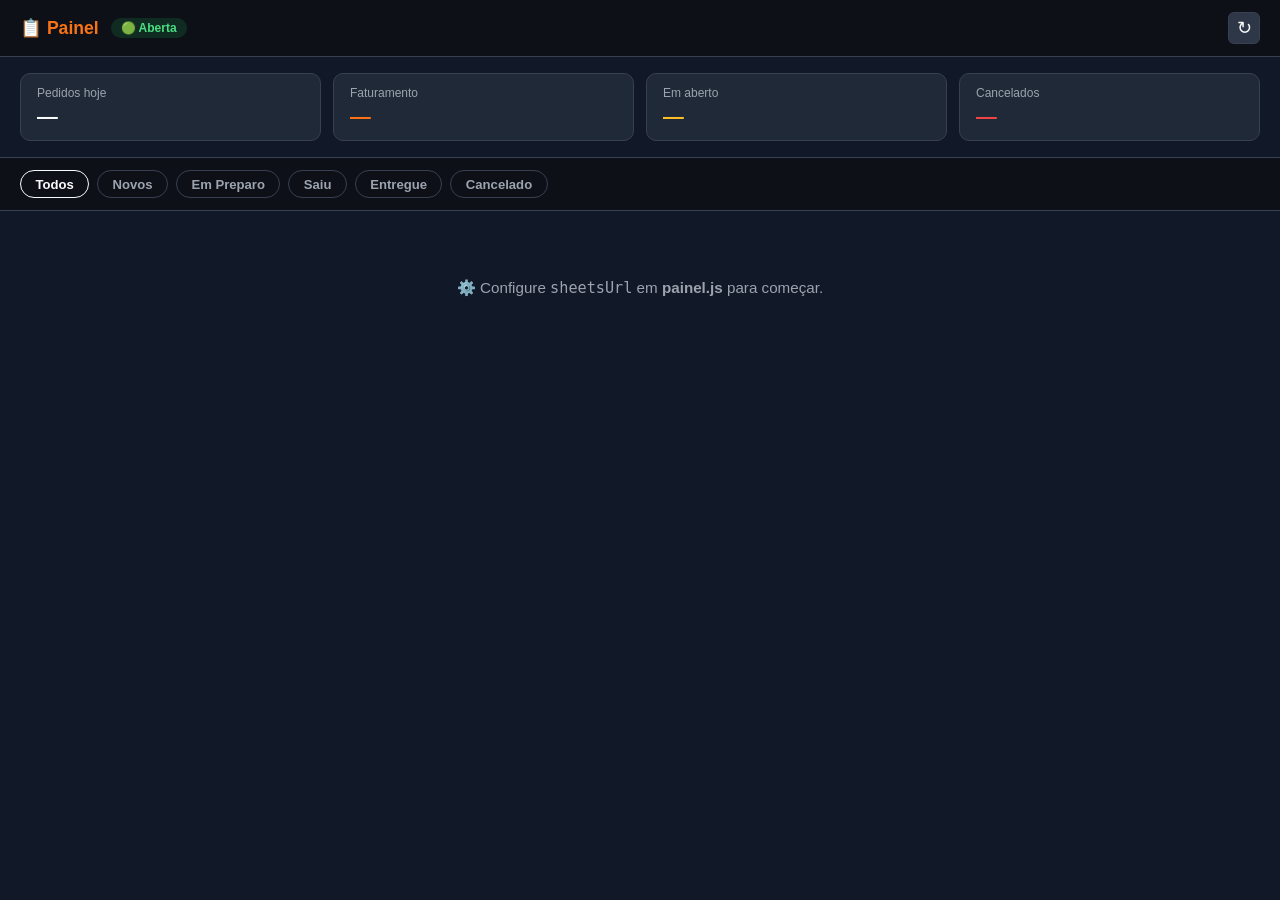
==== painel.html @ e7f24f2b "feat: fase 4 — painel do dono com gestão de pedidos em tempo real - painel.html/css/js: interface vi" ====
<!DOCTYPE html>
<html lang="pt-BR">
<head>
  <meta charset="UTF-8">
  <meta name="viewport" content="width=device-width, initial-scale=1.0">
  <title>Painel — Delivery</title>
  <link rel="stylesheet" href="painel.css">
</head>
<body>

  <header>
    <div class="header-left">
      <h1>📋 Painel</h1>
      <span id="status-loja" class="badge-status"></span>
    </div>
    <div class="header-right">
      <span id="ultima-atualizacao" class="update-time"></span>
      <button id="btn-refresh" class="btn-icon" title="Atualizar agora">↻</button>
    </div>
  </header>

  <!-- Resumo do dia -->
  <div class="resumo-dia">
    <div class="resumo-card">
      <span class="resumo-label">Pedidos hoje</span>
      <span class="resumo-valor" id="total-pedidos">—</span>
    </div>
    <div class="resumo-card">
      <span class="resumo-label">Faturamento</span>
      <span class="resumo-valor accent" id="total-faturamento">—</span>
    </div>
    <div class="resumo-card">
      <span class="resumo-label">Em aberto</span>
      <span class="resumo-valor warn" id="total-aberto">—</span>
    </div>
    <div class="resumo-card">
      <span class="resumo-label">Cancelados</span>
      <span class="resumo-valor danger" id="total-cancelados">—</span>
    </div>
  </div>

  <!-- Filtros -->
  <nav class="filtros">
    <button class="filtro active" data-status="todos">Todos</button>
    <button class="filtro novo"       data-status="Novo">Novos</button>
    <button class="filtro preparo"    data-status="Em Preparo">Em Preparo</button>
    <button class="filtro saiu"       data-status="Saiu pra Entrega">Saiu</button>
    <button class="filtro entregue"   data-status="Entregue">Entregue</button>
    <button class="filtro cancelado"  data-status="Cancelado">Cancelado</button>
  </nav>

  <!-- Grid de pedidos -->
  <main id="pedidos-grid" class="pedidos-grid">
    <p class="loading">⏳ Carregando pedidos...</p>
  </main>

  <!-- Modal de cancelamento -->
  <div id="modal-cancelar" class="modal hidden">
    <div class="modal-box">
      <h3>Cancelar pedido</h3>
      <p id="modal-nome-pedido" class="modal-sub"></p>
      <textarea id="motivo-cancelamento" placeholder="Motivo do cancelamento (opcional)" rows="3"></textarea>
      <div class="modal-acoes">
        <button id="btn-confirmar-cancelar" class="btn-danger">Confirmar cancelamento</button>
        <button id="btn-fechar-modal" class="btn-ghost">Voltar</button>
      </div>
    </div>
  </div>

  <script src="painel.js"></script>
</body>
</html>
---- painel.css ----
*, *::before, *::after { box-sizing: border-box; margin: 0; padding: 0; }

:root {
  --bg:       #111827;
  --card:     #1f2937;
  --card2:    #2d3748;
  --border:   #374151;
  --accent:   #f97316;
  --text:     #f9fafb;
  --muted:    #9ca3af;
  --novo:     #3b82f6;
  --preparo:  #f97316;
  --saiu:     #a855f7;
  --entregue: #22c55e;
  --cancelado:#ef4444;
}

html { scroll-behavior: smooth; }
body {
  font-family: -apple-system, BlinkMacSystemFont, "Segoe UI", sans-serif;
  background: var(--bg);
  color: var(--text);
  min-height: 100vh;
  padding-bottom: 2rem;
}

/* ── HEADER ── */
header {
  position: sticky; top: 0; z-index: 100;
  background: #0d1117;
  border-bottom: 1px solid var(--border);
  padding: 0.75rem 1.25rem;
  display: flex; align-items: center; justify-content: space-between;
}
.header-left { display: flex; align-items: center; gap: 0.75rem; }
header h1 { font-size: 1.1rem; font-weight: 700; color: var(--accent); }

.header-right { display: flex; align-items: center; gap: 0.5rem; }
.update-time { font-size: 0.75rem; color: var(--muted); }

.btn-icon {
  background: var(--card2); border: 1px solid var(--border);
  color: var(--text); border-radius: 6px;
  width: 32px; height: 32px; font-size: 1.1rem;
  cursor: pointer; display: flex; align-items: center; justify-content: center;
  transition: background 0.15s;
}
.btn-icon:hover { background: var(--accent); border-color: var(--accent); }

.badge-status {
  font-size: 0.75rem; font-weight: 600;
  padding: 3px 10px; border-radius: 999px;
}
.badge-status.aberto  { background: rgba(34,197,94,.15); color: #4ade80; }
.badge-status.fechado { background: rgba(239,68,68,.15);  color: #f87171; }

/* ── RESUMO DO DIA ── */
.resumo-dia {
  display: grid; grid-template-columns: repeat(4, 1fr);
  gap: 0.75rem; padding: 1rem 1.25rem;
  border-bottom: 1px solid var(--border);
}
.resumo-card {
  background: var(--card); border: 1px solid var(--border);
  border-radius: 10px; padding: 0.75rem 1rem;
  display: flex; flex-direction: column; gap: 0.25rem;
}
.resumo-label { font-size: 0.75rem; color: var(--muted); }
.resumo-valor { font-size: 1.3rem; font-weight: 700; }
.resumo-valor.accent  { color: var(--accent); }
.resumo-valor.warn    { color: #fbbf24; }
.resumo-valor.danger  { color: var(--cancelado); }

/* ── FILTROS ── */
.filtros {
  display: flex; gap: 0.5rem; padding: 0.75rem 1.25rem;
  overflow-x: auto; scrollbar-width: none;
  border-bottom: 1px solid var(--border);
  position: sticky; top: 53px; background: #0d1117; z-index: 90;
}
.filtros::-webkit-scrollbar { display: none; }

.filtro {
  white-space: nowrap; border: 1px solid var(--border);
  background: transparent; color: var(--muted);
  border-radius: 999px; padding: 0.35rem 0.9rem;
  font-size: 0.82rem; font-weight: 600; cursor: pointer;
  transition: all 0.15s;
}
.filtro:hover, .filtro.active { color: var(--text); border-color: var(--text); }
.filtro.active.novo      { color: var(--novo);     border-color: var(--novo);     background: rgba(59,130,246,.1); }
.filtro.active.preparo   { color: var(--preparo);  border-color: var(--preparo);  background: rgba(249,115,22,.1); }
.filtro.active.saiu      { color: var(--saiu);     border-color: var(--saiu);     background: rgba(168,85,247,.1); }
.filtro.active.entregue  { color: var(--entregue); border-color: var(--entregue); background: rgba(34,197,94,.1);  }
.filtro.active.cancelado { color: var(--cancelado);border-color: var(--cancelado);background: rgba(239,68,68,.1);  }

/* ── GRID ── */
.pedidos-grid {
  display: grid;
  grid-template-columns: repeat(auto-fill, minmax(320px, 1fr));
  gap: 1rem; padding: 1.25rem;
}

.loading, .empty {
  grid-column: 1 / -1;
  text-align: center; color: var(--muted);
  padding: 3rem; font-size: 0.95rem;
}

/* ── CARD PEDIDO ── */
.pedido-card {
  background: var(--card); border: 1px solid var(--border);
  border-radius: 12px; overflow: hidden;
  display: flex; flex-direction: column;
  transition: border-color 0.15s;
}
.pedido-card:hover { border-color: #4b5563; }

.card-top {
  display: flex; align-items: center;
  justify-content: space-between;
  padding: 0.75rem 1rem 0.5rem;
  border-bottom: 1px solid var(--border);
}
.card-num { font-size: 0.8rem; color: var(--muted); font-weight: 600; }
.card-hora { font-size: 0.75rem; color: var(--muted); }

.status-pill {
  font-size: 0.7rem; font-weight: 700;
  padding: 0.2rem 0.6rem; border-radius: 999px;
}
.status-Novo             { background: rgba(59,130,246,.2);  color: #93c5fd; }
.status-Em\ Preparo      { background: rgba(249,115,22,.2);  color: #fdba74; }
.status-Saiu\ pra\ Entrega { background: rgba(168,85,247,.2); color: #d8b4fe; }
.status-Entregue         { background: rgba(34,197,94,.2);   color: #86efac; }
.status-Cancelado        { background: rgba(239,68,68,.2);   color: #fca5a5; }

.card-body { padding: 0.75rem 1rem; flex: 1; display: flex; flex-direction: column; gap: 0.5rem; }

.card-cliente { font-weight: 700; font-size: 0.95rem; }
.card-endereco { font-size: 0.8rem; color: var(--muted); }

.card-itens {
  font-size: 0.78rem; color: var(--muted);
  background: var(--card2); border-radius: 6px;
  padding: 0.5rem 0.6rem; line-height: 1.6;
}
.card-item-linha::before { content: "• "; color: var(--accent); }

.card-obs {
  font-size: 0.78rem;
  background: rgba(251,191,36,.08);
  border: 1px solid rgba(251,191,36,.25);
  border-radius: 6px; padding: 0.4rem 0.6rem;
  color: #fbbf24; line-height: 1.4;
}
.card-obs::before { content: "⚠️ Obs: "; font-weight: 700; }

.card-footer {
  display: flex; align-items: center; justify-content: space-between;
  padding: 0.5rem 1rem 0.75rem;
  gap: 0.5rem;
}
.card-total { font-weight: 700; font-size: 1rem; color: var(--accent); }
.card-pagamento { font-size: 0.78rem; color: var(--muted); }

.card-acoes { display: flex; gap: 0.4rem; margin-top: 0.25rem; padding: 0 1rem 0.75rem; }

.btn-avancar {
  flex: 1; background: var(--accent); color: #fff;
  border: none; border-radius: 8px; padding: 0.5rem;
  font-size: 0.82rem; font-weight: 700; cursor: pointer;
  transition: background 0.15s;
}
.btn-avancar:hover { background: #ea6c0a; }
.btn-avancar.azul  { background: var(--novo); }
.btn-avancar.azul:hover { background: #2563eb; }
.btn-avancar.roxo  { background: var(--saiu); }
.btn-avancar.roxo:hover { background: #9333ea; }
.btn-avancar.verde { background: var(--entregue); }
.btn-avancar.verde:hover { background: #16a34a; }

.btn-cancelar {
  background: transparent; border: 1px solid var(--cancelado);
  color: var(--cancelado); border-radius: 8px; padding: 0.5rem 0.75rem;
  font-size: 0.78rem; font-weight: 600; cursor: pointer;
  transition: all 0.15s; white-space: nowrap;
}
.btn-cancelar:hover { background: rgba(239,68,68,.1); }

.motivo-cancelamento {
  padding: 0.4rem 1rem 0.75rem;
  font-size: 0.78rem; color: #fca5a5;
}
.motivo-cancelamento::before { content: "Motivo: "; font-weight: 600; }

/* ── MODAL ── */
.modal {
  position: fixed; inset: 0; z-index: 200;
  background: rgba(0,0,0,.7);
  display: flex; align-items: center; justify-content: center;
  padding: 1rem;
}
.modal.hidden { display: none; }

.modal-box {
  background: var(--card); border: 1px solid var(--border);
  border-radius: 14px; padding: 1.5rem;
  width: 100%; max-width: 420px;
  display: flex; flex-direction: column; gap: 1rem;
}
.modal-box h3 { font-size: 1.1rem; font-weight: 700; }
.modal-sub { font-size: 0.85rem; color: var(--muted); }

.modal-box textarea {
  background: var(--card2); border: 1px solid var(--border);
  border-radius: 8px; color: var(--text); font-size: 0.85rem;
  padding: 0.6rem 0.75rem; width: 100%; resize: vertical;
  font-family: inherit;
}
.modal-box textarea:focus { outline: none; border-color: var(--cancelado); }

.modal-acoes { display: flex; flex-direction: column; gap: 0.5rem; }

.btn-danger {
  background: var(--cancelado); color: #fff;
  border: none; border-radius: 8px; padding: 0.65rem;
  font-size: 0.9rem; font-weight: 700; cursor: pointer;
  transition: background 0.15s;
}
.btn-danger:hover { background: #dc2626; }

.btn-ghost {
  background: transparent; border: 1px solid var(--border);
  color: var(--muted); border-radius: 8px; padding: 0.65rem;
  font-size: 0.9rem; font-weight: 600; cursor: pointer;
  transition: all 0.15s;
}
.btn-ghost:hover { border-color: var(--text); color: var(--text); }

/* ── RESPONSIVE ── */
@media (max-width: 640px) {
  .resumo-dia { grid-template-columns: 1fr 1fr; }
  .pedidos-grid { grid-template-columns: 1fr; padding: 0.75rem; }
}
@media (max-width: 360px) {
  .resumo-dia { grid-template-columns: 1fr; }
}
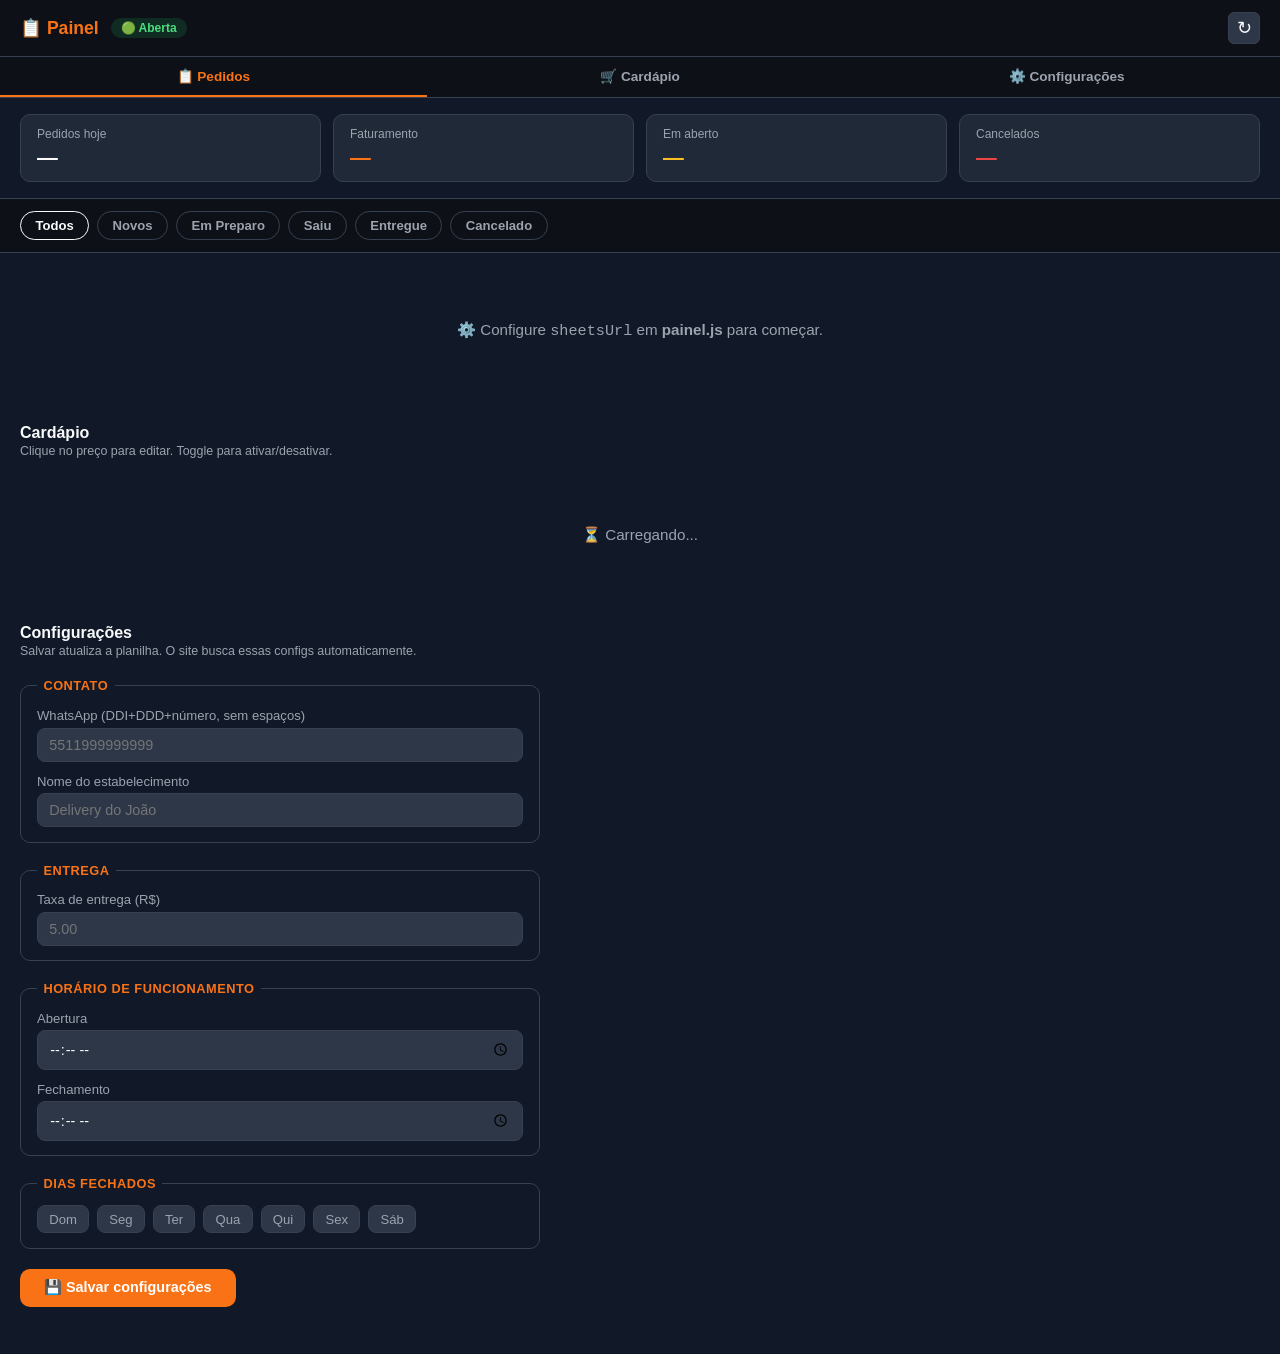
==== commit e439e519: "feat: fase 5 — config e cardápio editáveis pelo painel Painel agora tem 3 abas: Pedidos, Cardápio, C" ====
--- a/painel.html
+++ b/painel.html
@@ -19,40 +19,131 @@
     </div>
   </header>
 
-  <!-- Resumo do dia -->
-  <div class="resumo-dia">
-    <div class="resumo-card">
-      <span class="resumo-label">Pedidos hoje</span>
-      <span class="resumo-valor" id="total-pedidos">—</span>
-    </div>
-    <div class="resumo-card">
-      <span class="resumo-label">Faturamento</span>
-      <span class="resumo-valor accent" id="total-faturamento">—</span>
-    </div>
-    <div class="resumo-card">
-      <span class="resumo-label">Em aberto</span>
-      <span class="resumo-valor warn" id="total-aberto">—</span>
-    </div>
-    <div class="resumo-card">
-      <span class="resumo-label">Cancelados</span>
-      <span class="resumo-valor danger" id="total-cancelados">—</span>
-    </div>
-  </div>
-
-  <!-- Filtros -->
-  <nav class="filtros">
-    <button class="filtro active" data-status="todos">Todos</button>
-    <button class="filtro novo"       data-status="Novo">Novos</button>
-    <button class="filtro preparo"    data-status="Em Preparo">Em Preparo</button>
-    <button class="filtro saiu"       data-status="Saiu pra Entrega">Saiu</button>
-    <button class="filtro entregue"   data-status="Entregue">Entregue</button>
-    <button class="filtro cancelado"  data-status="Cancelado">Cancelado</button>
+  <!-- Navegação de abas -->
+  <nav class="tabs">
+    <button class="tab-btn active" data-aba="pedidos">📋 Pedidos</button>
+    <button class="tab-btn"        data-aba="cardapio">🛒 Cardápio</button>
+    <button class="tab-btn"        data-aba="config">⚙️ Configurações</button>
   </nav>
 
-  <!-- Grid de pedidos -->
-  <main id="pedidos-grid" class="pedidos-grid">
-    <p class="loading">⏳ Carregando pedidos...</p>
-  </main>
+  <!-- ══════════════════════════════════════════
+       ABA: PEDIDOS
+  ══════════════════════════════════════════ -->
+  <section id="sec-pedidos">
+
+    <!-- Resumo do dia -->
+    <div class="resumo-dia">
+      <div class="resumo-card">
+        <span class="resumo-label">Pedidos hoje</span>
+        <span class="resumo-valor" id="total-pedidos">—</span>
+      </div>
+      <div class="resumo-card">
+        <span class="resumo-label">Faturamento</span>
+        <span class="resumo-valor accent" id="total-faturamento">—</span>
+      </div>
+      <div class="resumo-card">
+        <span class="resumo-label">Em aberto</span>
+        <span class="resumo-valor warn" id="total-aberto">—</span>
+      </div>
+      <div class="resumo-card">
+        <span class="resumo-label">Cancelados</span>
+        <span class="resumo-valor danger" id="total-cancelados">—</span>
+      </div>
+    </div>
+
+    <!-- Filtros de status -->
+    <nav class="filtros">
+      <button class="filtro active" data-status="todos">Todos</button>
+      <button class="filtro novo"       data-status="Novo">Novos</button>
+      <button class="filtro preparo"    data-status="Em Preparo">Em Preparo</button>
+      <button class="filtro saiu"       data-status="Saiu pra Entrega">Saiu</button>
+      <button class="filtro entregue"   data-status="Entregue">Entregue</button>
+      <button class="filtro cancelado"  data-status="Cancelado">Cancelado</button>
+    </nav>
+
+    <!-- Grid de pedidos -->
+    <main id="pedidos-grid" class="pedidos-grid">
+      <p class="loading">⏳ Carregando pedidos...</p>
+    </main>
+
+  </section>
+
+  <!-- ══════════════════════════════════════════
+       ABA: CARDÁPIO EDITOR
+  ══════════════════════════════════════════ -->
+  <section id="sec-cardapio" class="hidden">
+    <div class="sec-header">
+      <h2>Cardápio</h2>
+      <span class="sec-sub">Clique no preço para editar. Toggle para ativar/desativar.</span>
+    </div>
+    <div id="editor-grid" class="editor-grid">
+      <p class="loading">⏳ Carregando...</p>
+    </div>
+  </section>
+
+  <!-- ══════════════════════════════════════════
+       ABA: CONFIGURAÇÕES
+  ══════════════════════════════════════════ -->
+  <section id="sec-config" class="hidden">
+    <div class="sec-header">
+      <h2>Configurações</h2>
+      <span class="sec-sub">Salvar atualiza a planilha. O site busca essas configs automaticamente.</span>
+    </div>
+
+    <form id="config-form" class="config-form" onsubmit="return false">
+
+      <fieldset>
+        <legend>Contato</legend>
+        <label>
+          WhatsApp (DDI+DDD+número, sem espaços)
+          <input type="text" id="cfg-whatsapp" placeholder="5511999999999" maxlength="20">
+        </label>
+        <label>
+          Nome do estabelecimento
+          <input type="text" id="cfg-nome" placeholder="Delivery do João" maxlength="60">
+        </label>
+      </fieldset>
+
+      <fieldset>
+        <legend>Entrega</legend>
+        <label>
+          Taxa de entrega (R$)
+          <input type="number" id="cfg-taxa" placeholder="5.00" min="0" step="0.50">
+        </label>
+      </fieldset>
+
+      <fieldset>
+        <legend>Horário de funcionamento</legend>
+        <label>
+          Abertura
+          <input type="time" id="cfg-abertura">
+        </label>
+        <label>
+          Fechamento
+          <input type="time" id="cfg-fechamento">
+        </label>
+      </fieldset>
+
+      <fieldset>
+        <legend>Dias fechados</legend>
+        <div class="dias-grid">
+          <label class="dia-check"><input type="checkbox" value="domingo">  Dom</label>
+          <label class="dia-check"><input type="checkbox" value="segunda">  Seg</label>
+          <label class="dia-check"><input type="checkbox" value="terça">    Ter</label>
+          <label class="dia-check"><input type="checkbox" value="quarta">   Qua</label>
+          <label class="dia-check"><input type="checkbox" value="quinta">   Qui</label>
+          <label class="dia-check"><input type="checkbox" value="sexta">    Sex</label>
+          <label class="dia-check"><input type="checkbox" value="sábado">   Sáb</label>
+        </div>
+      </fieldset>
+
+      <div class="config-footer">
+        <button id="btn-salvar-config" class="config-save-btn">💾 Salvar configurações</button>
+        <span id="config-msg" class="config-msg"></span>
+      </div>
+
+    </form>
+  </section>
 
   <!-- Modal de cancelamento -->
   <div id="modal-cancelar" class="modal hidden">
--- a/painel.css
+++ b/painel.css
@@ -242,7 +242,171 @@
 @media (max-width: 640px) {
   .resumo-dia { grid-template-columns: 1fr 1fr; }
   .pedidos-grid { grid-template-columns: 1fr; padding: 0.75rem; }
+  .editor-grid  { grid-template-columns: 1fr; padding: 0.75rem; }
 }
 @media (max-width: 360px) {
   .resumo-dia { grid-template-columns: 1fr; }
 }
+
+/* ── TABS ── */
+.tabs {
+  display: flex; gap: 0;
+  border-bottom: 1px solid var(--border);
+  background: #0d1117;
+  position: sticky; top: 53px; z-index: 89;
+  overflow-x: auto; scrollbar-width: none;
+}
+.tabs::-webkit-scrollbar { display: none; }
+
+.tab-btn {
+  flex: 1; min-width: max-content;
+  background: transparent; border: none; border-bottom: 2px solid transparent;
+  color: var(--muted); font-size: 0.85rem; font-weight: 600;
+  padding: 0.7rem 1.1rem; cursor: pointer;
+  transition: all 0.15s;
+}
+.tab-btn:hover  { color: var(--text); }
+.tab-btn.active { color: var(--accent); border-bottom-color: var(--accent); }
+
+/* ── SECTION HEADERS ── */
+.sec-header {
+  padding: 1rem 1.25rem 0.25rem;
+  display: flex; flex-direction: column; gap: 0.15rem;
+}
+.sec-header h2  { font-size: 1rem; font-weight: 700; }
+.sec-sub { font-size: 0.78rem; color: var(--muted); }
+
+/* ── CARDÁPIO EDITOR ── */
+.editor-grid {
+  display: grid;
+  grid-template-columns: repeat(auto-fill, minmax(300px, 1fr));
+  gap: 1rem; padding: 1rem 1.25rem;
+}
+
+.editor-cat-title {
+  grid-column: 1 / -1;
+  font-size: 0.8rem; font-weight: 700;
+  color: var(--muted); text-transform: uppercase;
+  letter-spacing: 0.05em; padding-top: 0.5rem;
+}
+
+.editor-card {
+  background: var(--card); border: 1px solid var(--border);
+  border-radius: 12px; padding: 0.9rem 1rem;
+  display: flex; flex-direction: column; gap: 0.6rem;
+  transition: border-color 0.15s;
+}
+.editor-card.inativo { opacity: 0.5; }
+.editor-card:hover { border-color: #4b5563; }
+
+.editor-card-top {
+  display: flex; align-items: center; justify-content: space-between; gap: 0.5rem;
+}
+.editor-nome { font-weight: 700; font-size: 0.95rem; flex: 1; }
+
+/* Toggle switch */
+.toggle-wrap { display: flex; align-items: center; gap: 0.4rem; flex-shrink: 0; }
+.toggle-label { font-size: 0.75rem; color: var(--muted); }
+.toggle {
+  position: relative; display: inline-block;
+  width: 40px; height: 22px;
+}
+.toggle input { opacity: 0; width: 0; height: 0; }
+.toggle-slider {
+  position: absolute; inset: 0; cursor: pointer;
+  background: #374151; border-radius: 999px;
+  transition: background 0.2s;
+}
+.toggle-slider::before {
+  content: ""; position: absolute;
+  width: 16px; height: 16px; border-radius: 50%;
+  background: #fff; left: 3px; top: 3px;
+  transition: transform 0.2s;
+}
+.toggle input:checked + .toggle-slider { background: var(--entregue); }
+.toggle input:checked + .toggle-slider::before { transform: translateX(18px); }
+
+/* Preço editável */
+.editor-preco-wrap { display: flex; align-items: center; gap: 0.4rem; }
+.editor-preco-label { font-size: 0.75rem; color: var(--muted); }
+.editor-preco-val {
+  font-size: 0.95rem; font-weight: 700; color: var(--accent);
+  cursor: pointer; border-bottom: 1px dashed var(--accent);
+  padding-bottom: 1px;
+}
+.editor-preco-val:hover { opacity: 0.8; }
+.editor-preco-input {
+  background: var(--card2); border: 1px solid var(--accent);
+  color: var(--text); border-radius: 6px;
+  padding: 0.2rem 0.4rem; width: 80px; font-size: 0.9rem;
+  font-weight: 700;
+}
+.editor-preco-input:focus { outline: none; }
+
+/* Variantes */
+.editor-vars { display: flex; flex-direction: column; gap: 0.4rem; }
+.editor-var-row {
+  display: flex; align-items: center; justify-content: space-between;
+  background: var(--card2); border-radius: 8px; padding: 0.4rem 0.6rem; gap: 0.5rem;
+}
+.editor-var-nome { font-size: 0.82rem; flex: 1; }
+.editor-var-right { display: flex; align-items: center; gap: 0.5rem; }
+
+/* ── CONFIG FORM ── */
+.config-form {
+  padding: 1rem 1.25rem;
+  display: flex; flex-direction: column; gap: 1.25rem;
+  max-width: 560px;
+}
+
+.config-form fieldset {
+  border: 1px solid var(--border); border-radius: 10px;
+  padding: 0.9rem 1rem; display: flex; flex-direction: column; gap: 0.75rem;
+}
+.config-form legend {
+  color: var(--accent); font-size: 0.8rem; font-weight: 700;
+  padding: 0 0.4rem; text-transform: uppercase; letter-spacing: 0.04em;
+}
+.config-form label {
+  display: flex; flex-direction: column; gap: 0.3rem;
+  font-size: 0.82rem; color: var(--muted);
+}
+.config-form input[type="text"],
+.config-form input[type="number"],
+.config-form input[type="time"] {
+  background: var(--card2); border: 1px solid var(--border);
+  color: var(--text); border-radius: 8px;
+  padding: 0.5rem 0.7rem; font-size: 0.9rem; font-family: inherit;
+  transition: border-color 0.15s;
+}
+.config-form input:focus { outline: none; border-color: var(--accent); }
+
+.dias-grid {
+  display: flex; flex-wrap: wrap; gap: 0.5rem;
+}
+.dia-check {
+  display: flex; align-items: center; gap: 0.35rem;
+  background: var(--card2); border: 1px solid var(--border);
+  border-radius: 8px; padding: 0.35rem 0.7rem;
+  font-size: 0.82rem; color: var(--text); cursor: pointer;
+  transition: all 0.15s;
+}
+.dia-check:has(input:checked) {
+  background: rgba(239,68,68,.15); border-color: var(--cancelado); color: #fca5a5;
+}
+.dia-check input { display: none; }
+
+.config-footer { display: flex; align-items: center; gap: 1rem; flex-wrap: wrap; }
+
+.config-save-btn {
+  background: var(--accent); color: #fff;
+  border: none; border-radius: 10px;
+  padding: 0.65rem 1.5rem; font-size: 0.9rem; font-weight: 700;
+  cursor: pointer; transition: background 0.15s;
+}
+.config-save-btn:hover    { background: #ea6c0a; }
+.config-save-btn:disabled { opacity: 0.6; cursor: not-allowed; }
+
+.config-msg { font-size: 0.82rem; }
+.config-msg.ok  { color: var(--entregue); }
+.config-msg.err { color: var(--cancelado); }
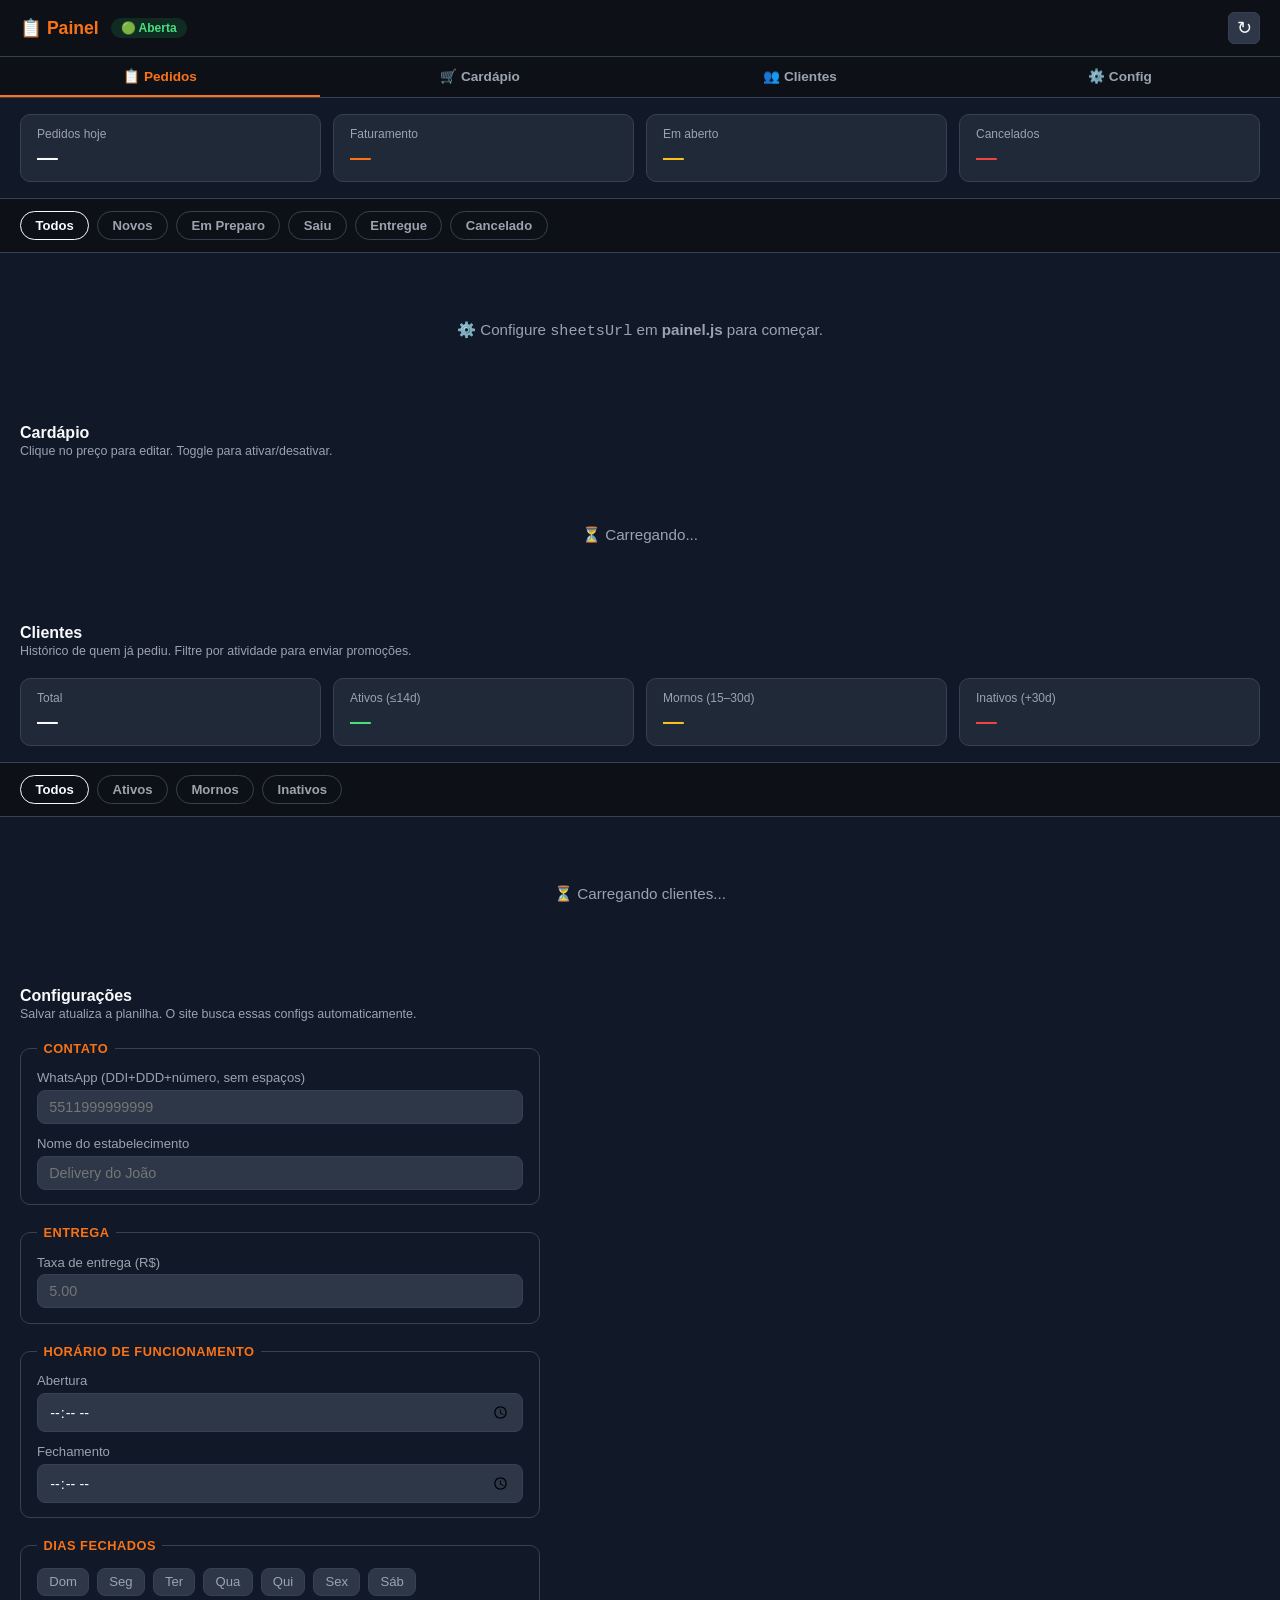
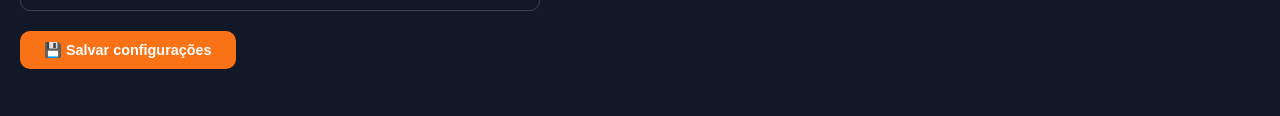
==== commit 2290e92e: "feat: fase 6 — cadastro de clientes + autopreenchimento Site (index.html / app.js / style.css): - No" ====
--- a/painel.html
+++ b/painel.html
@@ -23,7 +23,8 @@
   <nav class="tabs">
     <button class="tab-btn active" data-aba="pedidos">📋 Pedidos</button>
     <button class="tab-btn"        data-aba="cardapio">🛒 Cardápio</button>
-    <button class="tab-btn"        data-aba="config">⚙️ Configurações</button>
+    <button class="tab-btn"        data-aba="clientes">👥 Clientes</button>
+    <button class="tab-btn"        data-aba="config">⚙️ Config</button>
   </nav>
 
   <!-- ══════════════════════════════════════════
@@ -78,6 +79,48 @@
     </div>
     <div id="editor-grid" class="editor-grid">
       <p class="loading">⏳ Carregando...</p>
+    </div>
+  </section>
+
+  <!-- ══════════════════════════════════════════
+       ABA: CLIENTES
+  ══════════════════════════════════════════ -->
+  <section id="sec-clientes" class="hidden">
+    <div class="sec-header">
+      <h2>Clientes</h2>
+      <span class="sec-sub">Histórico de quem já pediu. Filtre por atividade para enviar promoções.</span>
+    </div>
+
+    <!-- Resumo de clientes -->
+    <div class="resumo-dia" id="resumo-clientes">
+      <div class="resumo-card">
+        <span class="resumo-label">Total</span>
+        <span class="resumo-valor" id="cli-total">—</span>
+      </div>
+      <div class="resumo-card">
+        <span class="resumo-label">Ativos (≤14d)</span>
+        <span class="resumo-valor" style="color:#4ade80" id="cli-ativos">—</span>
+      </div>
+      <div class="resumo-card">
+        <span class="resumo-label">Mornos (15–30d)</span>
+        <span class="resumo-valor warn" id="cli-mornos">—</span>
+      </div>
+      <div class="resumo-card">
+        <span class="resumo-label">Inativos (+30d)</span>
+        <span class="resumo-valor danger" id="cli-inativos">—</span>
+      </div>
+    </div>
+
+    <!-- Filtros -->
+    <nav class="filtros" id="filtros-clientes">
+      <button class="filtro active" data-cli-status="todos">Todos</button>
+      <button class="filtro"        data-cli-status="Ativo"   style="--fc:#4ade80">Ativos</button>
+      <button class="filtro"        data-cli-status="Morno"   style="--fc:#fbbf24">Mornos</button>
+      <button class="filtro"        data-cli-status="Inativo" style="--fc:#f87171">Inativos</button>
+    </nav>
+
+    <div id="clientes-grid" class="pedidos-grid">
+      <p class="loading">⏳ Carregando clientes...</p>
     </div>
   </section>
 
--- a/painel.css
+++ b/painel.css
@@ -410,3 +410,57 @@
 .config-msg { font-size: 0.82rem; }
 .config-msg.ok  { color: var(--entregue); }
 .config-msg.err { color: var(--cancelado); }
+
+/* ── CLIENTES ── */
+.cliente-card {
+  background: var(--card); border: 1px solid var(--border);
+  border-radius: 12px; overflow: hidden;
+  display: flex; flex-direction: column;
+  transition: border-color 0.15s;
+}
+.cliente-card:hover { border-color: #4b5563; }
+
+.cli-top {
+  display: flex; align-items: center;
+  justify-content: space-between;
+  padding: 0.75rem 1rem 0.5rem;
+  border-bottom: 1px solid var(--border);
+}
+.cli-nome { font-weight: 700; font-size: 0.95rem; }
+.cli-wpp  { font-size: 0.75rem; color: var(--muted); }
+
+.status-pill-Ativo    { background: rgba(34,197,94,.2);  color: #86efac; }
+.status-pill-Morno    { background: rgba(251,191,36,.2); color: #fde68a; }
+.status-pill-Inativo  { background: rgba(239,68,68,.2);  color: #fca5a5; }
+
+.cli-stats {
+  display: grid; grid-template-columns: 1fr 1fr;
+  gap: 0.5rem; padding: 0.75rem 1rem;
+}
+.cli-stat { display: flex; flex-direction: column; gap: 0.1rem; }
+.cli-stat-label { font-size: 0.7rem; color: var(--muted); text-transform: uppercase; letter-spacing: 0.04em; }
+.cli-stat-val   { font-size: 0.95rem; font-weight: 700; }
+.cli-stat-val.accent { color: var(--accent); }
+
+.cli-enderecos {
+  padding: 0 1rem 0.75rem;
+  display: flex; flex-direction: column; gap: 0.25rem;
+}
+.cli-end-label { font-size: 0.7rem; color: var(--muted); text-transform: uppercase; letter-spacing: 0.04em; margin-bottom: 0.1rem; }
+.cli-end-item  { font-size: 0.8rem; color: var(--text); padding-left: 0.5rem; border-left: 2px solid var(--border); line-height: 1.3; }
+
+.cli-acoes {
+  padding: 0 1rem 0.85rem;
+  display: flex; gap: 0.5rem;
+}
+.btn-wpp-promo {
+  flex: 1; background: #25d366; color: #fff;
+  border: none; border-radius: 8px; padding: 0.5rem;
+  font-size: 0.82rem; font-weight: 700; cursor: pointer;
+  transition: background 0.15s;
+}
+.btn-wpp-promo:hover { background: #1ebe57; }
+.cli-ultimo {
+  font-size: 0.72rem; color: var(--muted);
+  padding: 0 1rem 0.6rem; text-align: right;
+}
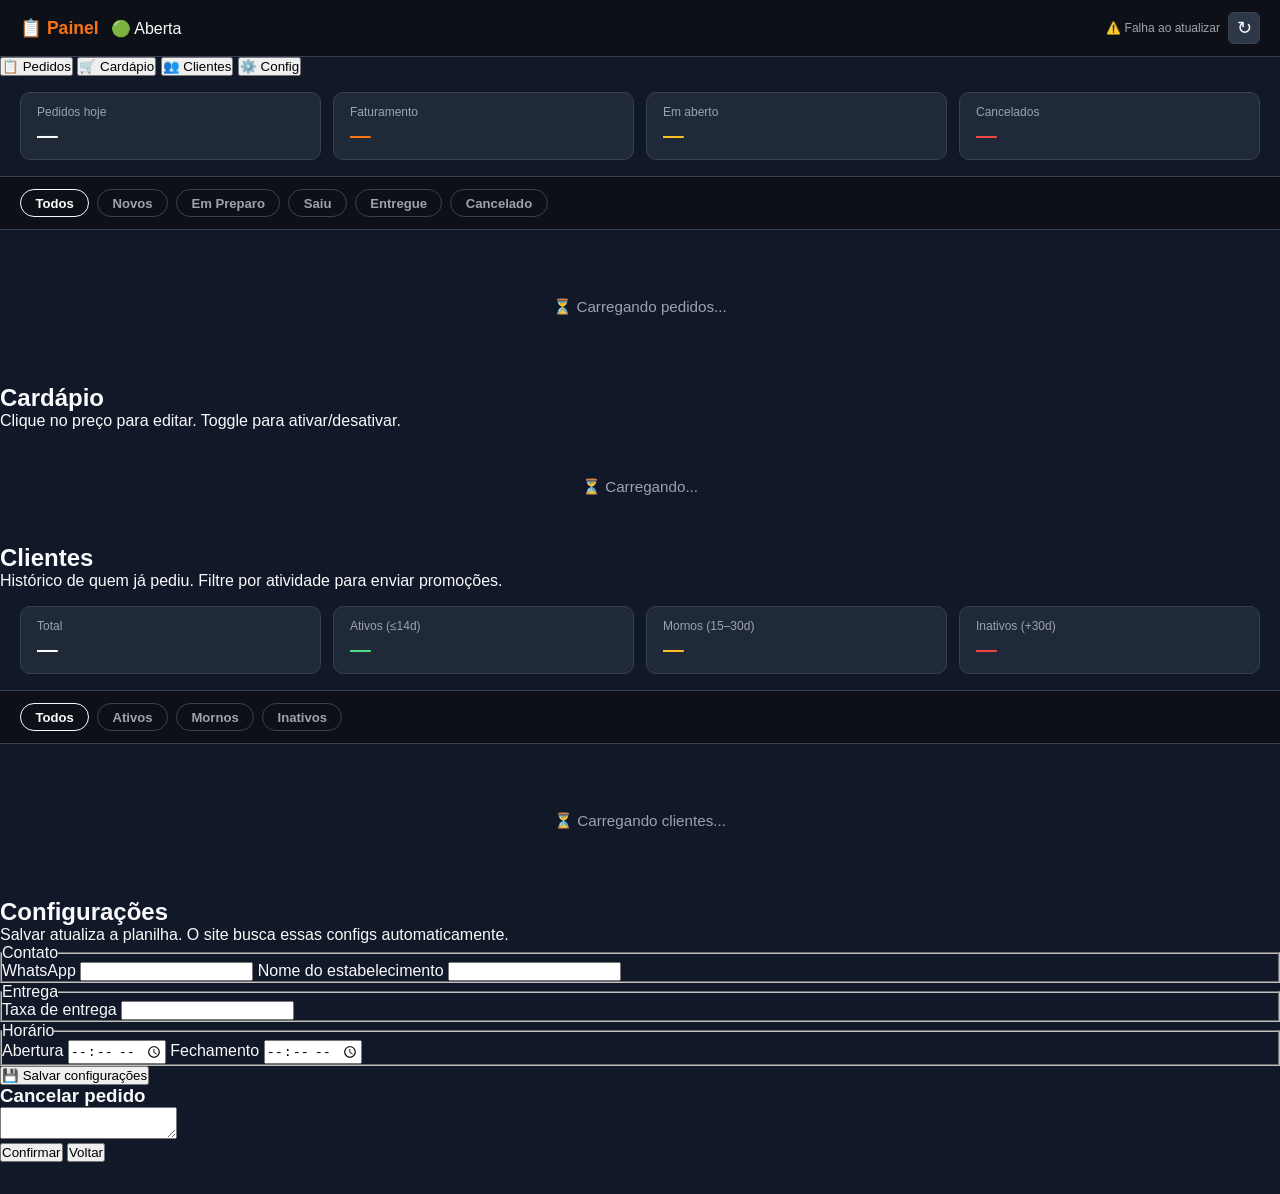
==== commit c957bf19: "Refactor painel.html for button types and structure" ====
--- a/painel.html
+++ b/painel.html
@@ -15,24 +15,21 @@
     </div>
     <div class="header-right">
       <span id="ultima-atualizacao" class="update-time"></span>
-      <button id="btn-refresh" class="btn-icon" title="Atualizar agora">↻</button>
+      <button type="button" id="btn-refresh" class="btn-icon" title="Atualizar agora">↻</button>
     </div>
   </header>
 
   <!-- Navegação de abas -->
   <nav class="tabs">
-    <button class="tab-btn active" data-aba="pedidos">📋 Pedidos</button>
-    <button class="tab-btn"        data-aba="cardapio">🛒 Cardápio</button>
-    <button class="tab-btn"        data-aba="clientes">👥 Clientes</button>
-    <button class="tab-btn"        data-aba="config">⚙️ Config</button>
+    <button type="button" class="tab-btn active" data-aba="pedidos">📋 Pedidos</button>
+    <button type="button" class="tab-btn" data-aba="cardapio">🛒 Cardápio</button>
+    <button type="button" class="tab-btn" data-aba="clientes">👥 Clientes</button>
+    <button type="button" class="tab-btn" data-aba="config">⚙️ Config</button>
   </nav>
 
-  <!-- ══════════════════════════════════════════
-       ABA: PEDIDOS
-  ══════════════════════════════════════════ -->
+  <!-- ABA: PEDIDOS -->
   <section id="sec-pedidos">
 
-    <!-- Resumo do dia -->
     <div class="resumo-dia">
       <div class="resumo-card">
         <span class="resumo-label">Pedidos hoje</span>
@@ -52,26 +49,22 @@
       </div>
     </div>
 
-    <!-- Filtros de status -->
     <nav class="filtros">
-      <button class="filtro active" data-status="todos">Todos</button>
-      <button class="filtro novo"       data-status="Novo">Novos</button>
-      <button class="filtro preparo"    data-status="Em Preparo">Em Preparo</button>
-      <button class="filtro saiu"       data-status="Saiu pra Entrega">Saiu</button>
-      <button class="filtro entregue"   data-status="Entregue">Entregue</button>
-      <button class="filtro cancelado"  data-status="Cancelado">Cancelado</button>
+      <button type="button" class="filtro active" data-status="todos">Todos</button>
+      <button type="button" class="filtro novo" data-status="Novo">Novos</button>
+      <button type="button" class="filtro preparo" data-status="Em Preparo">Em Preparo</button>
+      <button type="button" class="filtro saiu" data-status="Saiu pra Entrega">Saiu</button>
+      <button type="button" class="filtro entregue" data-status="Entregue">Entregue</button>
+      <button type="button" class="filtro cancelado" data-status="Cancelado">Cancelado</button>
     </nav>
 
-    <!-- Grid de pedidos -->
     <main id="pedidos-grid" class="pedidos-grid">
       <p class="loading">⏳ Carregando pedidos...</p>
     </main>
 
   </section>
 
-  <!-- ══════════════════════════════════════════
-       ABA: CARDÁPIO EDITOR
-  ══════════════════════════════════════════ -->
+  <!-- ABA CARDÁPIO -->
   <section id="sec-cardapio" class="hidden">
     <div class="sec-header">
       <h2>Cardápio</h2>
@@ -82,16 +75,13 @@
     </div>
   </section>
 
-  <!-- ══════════════════════════════════════════
-       ABA: CLIENTES
-  ══════════════════════════════════════════ -->
+  <!-- ABA CLIENTES -->
   <section id="sec-clientes" class="hidden">
     <div class="sec-header">
       <h2>Clientes</h2>
       <span class="sec-sub">Histórico de quem já pediu. Filtre por atividade para enviar promoções.</span>
     </div>
 
-    <!-- Resumo de clientes -->
     <div class="resumo-dia" id="resumo-clientes">
       <div class="resumo-card">
         <span class="resumo-label">Total</span>
@@ -111,12 +101,11 @@
       </div>
     </div>
 
-    <!-- Filtros -->
     <nav class="filtros" id="filtros-clientes">
-      <button class="filtro active" data-cli-status="todos">Todos</button>
-      <button class="filtro"        data-cli-status="Ativo"   style="--fc:#4ade80">Ativos</button>
-      <button class="filtro"        data-cli-status="Morno"   style="--fc:#fbbf24">Mornos</button>
-      <button class="filtro"        data-cli-status="Inativo" style="--fc:#f87171">Inativos</button>
+      <button type="button" class="filtro active" data-cli-status="todos">Todos</button>
+      <button type="button" class="filtro" data-cli-status="Ativo">Ativos</button>
+      <button type="button" class="filtro" data-cli-status="Morno">Mornos</button>
+      <button type="button" class="filtro" data-cli-status="Inativo">Inativos</button>
     </nav>
 
     <div id="clientes-grid" class="pedidos-grid">
@@ -124,39 +113,38 @@
     </div>
   </section>
 
-  <!-- ══════════════════════════════════════════
-       ABA: CONFIGURAÇÕES
-  ══════════════════════════════════════════ -->
+  <!-- CONFIG -->
   <section id="sec-config" class="hidden">
+
     <div class="sec-header">
       <h2>Configurações</h2>
       <span class="sec-sub">Salvar atualiza a planilha. O site busca essas configs automaticamente.</span>
     </div>
 
-    <form id="config-form" class="config-form" onsubmit="return false">
+    <form id="config-form" class="config-form">
 
       <fieldset>
         <legend>Contato</legend>
         <label>
-          WhatsApp (DDI+DDD+número, sem espaços)
-          <input type="text" id="cfg-whatsapp" placeholder="5511999999999" maxlength="20">
+          WhatsApp
+          <input type="text" id="cfg-whatsapp">
         </label>
         <label>
           Nome do estabelecimento
-          <input type="text" id="cfg-nome" placeholder="Delivery do João" maxlength="60">
+          <input type="text" id="cfg-nome">
         </label>
       </fieldset>
 
       <fieldset>
         <legend>Entrega</legend>
         <label>
-          Taxa de entrega (R$)
-          <input type="number" id="cfg-taxa" placeholder="5.00" min="0" step="0.50">
+          Taxa de entrega
+          <input type="number" id="cfg-taxa">
         </label>
       </fieldset>
 
       <fieldset>
-        <legend>Horário de funcionamento</legend>
+        <legend>Horário</legend>
         <label>
           Abertura
           <input type="time" id="cfg-abertura">
@@ -167,36 +155,23 @@
         </label>
       </fieldset>
 
-      <fieldset>
-        <legend>Dias fechados</legend>
-        <div class="dias-grid">
-          <label class="dia-check"><input type="checkbox" value="domingo">  Dom</label>
-          <label class="dia-check"><input type="checkbox" value="segunda">  Seg</label>
-          <label class="dia-check"><input type="checkbox" value="terça">    Ter</label>
-          <label class="dia-check"><input type="checkbox" value="quarta">   Qua</label>
-          <label class="dia-check"><input type="checkbox" value="quinta">   Qui</label>
-          <label class="dia-check"><input type="checkbox" value="sexta">    Sex</label>
-          <label class="dia-check"><input type="checkbox" value="sábado">   Sáb</label>
-        </div>
-      </fieldset>
-
       <div class="config-footer">
-        <button id="btn-salvar-config" class="config-save-btn">💾 Salvar configurações</button>
+        <button type="button" id="btn-salvar-config" class="config-save-btn">💾 Salvar configurações</button>
         <span id="config-msg" class="config-msg"></span>
       </div>
 
     </form>
   </section>
 
-  <!-- Modal de cancelamento -->
+  <!-- MODAL -->
   <div id="modal-cancelar" class="modal hidden">
     <div class="modal-box">
       <h3>Cancelar pedido</h3>
-      <p id="modal-nome-pedido" class="modal-sub"></p>
-      <textarea id="motivo-cancelamento" placeholder="Motivo do cancelamento (opcional)" rows="3"></textarea>
+      <textarea id="motivo-cancelamento"></textarea>
+
       <div class="modal-acoes">
-        <button id="btn-confirmar-cancelar" class="btn-danger">Confirmar cancelamento</button>
-        <button id="btn-fechar-modal" class="btn-ghost">Voltar</button>
+        <button type="button" id="btn-confirmar-cancelar" class="btn-danger">Confirmar</button>
+        <button type="button" id="btn-fechar-modal" class="btn-ghost">Voltar</button>
       </div>
     </div>
   </div>
--- a/painel.css
+++ b/painel.css
@@ -1,4 +1,8 @@
-*, *::before, *::after { box-sizing: border-box; margin: 0; padding: 0; }
+*, *::before, *::after {
+  box-sizing: border-box;
+  margin: 0;
+  padding: 0;
+}
 
 :root {
   --bg:       #111827;
@@ -15,7 +19,14 @@
   --cancelado:#ef4444;
 }
 
+.container {
+  max-width: 1200px;
+  margin: 0 auto;
+  padding: 0 12px;
+}
+
 html { scroll-behavior: smooth; }
+
 body {
   font-family: -apple-system, BlinkMacSystemFont, "Segoe UI", sans-serif;
   background: var(--bg);
@@ -26,441 +37,276 @@
 
 /* ── HEADER ── */
 header {
-  position: sticky; top: 0; z-index: 100;
+  position: sticky;
+  top: 0;
+  z-index: 100;
   background: #0d1117;
   border-bottom: 1px solid var(--border);
   padding: 0.75rem 1.25rem;
-  display: flex; align-items: center; justify-content: space-between;
-}
+  display: flex;
+  align-items: center;
+  justify-content: space-between;
+}
+
+.layout {
+  display: grid;
+  grid-template-columns: 1fr 380px;
+  gap: 16px;
+  align-items: start;
+}
+
 .header-left { display: flex; align-items: center; gap: 0.75rem; }
-header h1 { font-size: 1.1rem; font-weight: 700; color: var(--accent); }
+
+header h1 {
+  font-size: 1.1rem;
+  font-weight: 700;
+  color: var(--accent);
+}
 
 .header-right { display: flex; align-items: center; gap: 0.5rem; }
-.update-time { font-size: 0.75rem; color: var(--muted); }
+
+.update-time {
+  font-size: 0.75rem;
+  color: var(--muted);
+}
 
 .btn-icon {
-  background: var(--card2); border: 1px solid var(--border);
-  color: var(--text); border-radius: 6px;
-  width: 32px; height: 32px; font-size: 1.1rem;
-  cursor: pointer; display: flex; align-items: center; justify-content: center;
+  background: var(--card2);
+  border: 1px solid var(--border);
+  color: var(--text);
+  border-radius: 6px;
+  width: 32px;
+  height: 32px;
+  font-size: 1.1rem;
+  cursor: pointer;
+  display: flex;
+  align-items: center;
+  justify-content: center;
   transition: background 0.15s;
 }
-.btn-icon:hover { background: var(--accent); border-color: var(--accent); }
-
-.badge-status {
-  font-size: 0.75rem; font-weight: 600;
-  padding: 3px 10px; border-radius: 999px;
-}
-.badge-status.aberto  { background: rgba(34,197,94,.15); color: #4ade80; }
-.badge-status.fechado { background: rgba(239,68,68,.15);  color: #f87171; }
-
-/* ── RESUMO DO DIA ── */
+
+.btn-icon:hover {
+  background: var(--accent);
+  border-color: var(--accent);
+}
+
+/* ── RESUMO ── */
 .resumo-dia {
-  display: grid; grid-template-columns: repeat(4, 1fr);
-  gap: 0.75rem; padding: 1rem 1.25rem;
-  border-bottom: 1px solid var(--border);
-}
+  display: grid;
+  grid-template-columns: repeat(4, 1fr);
+  gap: 0.75rem;
+  padding: 1rem 1.25rem;
+  border-bottom: 1px solid var(--border);
+}
+
 .resumo-card {
-  background: var(--card); border: 1px solid var(--border);
-  border-radius: 10px; padding: 0.75rem 1rem;
-  display: flex; flex-direction: column; gap: 0.25rem;
-}
+  background: var(--card);
+  border: 1px solid var(--border);
+  border-radius: 10px;
+  padding: 0.75rem 1rem;
+  display: flex;
+  flex-direction: column;
+  gap: 0.25rem;
+}
+
 .resumo-label { font-size: 0.75rem; color: var(--muted); }
 .resumo-valor { font-size: 1.3rem; font-weight: 700; }
-.resumo-valor.accent  { color: var(--accent); }
-.resumo-valor.warn    { color: #fbbf24; }
-.resumo-valor.danger  { color: var(--cancelado); }
+.resumo-valor.accent { color: var(--accent); }
+.resumo-valor.warn { color: #fbbf24; }
+.resumo-valor.danger { color: var(--cancelado); }
 
 /* ── FILTROS ── */
 .filtros {
-  display: flex; gap: 0.5rem; padding: 0.75rem 1.25rem;
-  overflow-x: auto; scrollbar-width: none;
-  border-bottom: 1px solid var(--border);
-  position: sticky; top: 53px; background: #0d1117; z-index: 90;
-}
+  display: flex;
+  gap: 0.5rem;
+  padding: 0.75rem 1.25rem;
+  overflow-x: auto;
+  scrollbar-width: none;
+  border-bottom: 1px solid var(--border);
+  position: sticky;
+  top: 93px;
+  background: #0d1117;
+  z-index: 90;
+}
+
 .filtros::-webkit-scrollbar { display: none; }
 
 .filtro {
-  white-space: nowrap; border: 1px solid var(--border);
-  background: transparent; color: var(--muted);
-  border-radius: 999px; padding: 0.35rem 0.9rem;
-  font-size: 0.82rem; font-weight: 600; cursor: pointer;
+  white-space: nowrap;
+  border: 1px solid var(--border);
+  background: transparent;
+  color: var(--muted);
+  border-radius: 999px;
+  padding: 0.35rem 0.9rem;
+  font-size: 0.82rem;
+  font-weight: 600;
+  cursor: pointer;
   transition: all 0.15s;
 }
-.filtro:hover, .filtro.active { color: var(--text); border-color: var(--text); }
-.filtro.active.novo      { color: var(--novo);     border-color: var(--novo);     background: rgba(59,130,246,.1); }
-.filtro.active.preparo   { color: var(--preparo);  border-color: var(--preparo);  background: rgba(249,115,22,.1); }
-.filtro.active.saiu      { color: var(--saiu);     border-color: var(--saiu);     background: rgba(168,85,247,.1); }
-.filtro.active.entregue  { color: var(--entregue); border-color: var(--entregue); background: rgba(34,197,94,.1);  }
-.filtro.active.cancelado { color: var(--cancelado);border-color: var(--cancelado);background: rgba(239,68,68,.1);  }
+
+.filtro:hover,
+.filtro.active {
+  color: var(--text);
+  border-color: var(--text);
+}
 
 /* ── GRID ── */
 .pedidos-grid {
   display: grid;
   grid-template-columns: repeat(auto-fill, minmax(320px, 1fr));
-  gap: 1rem; padding: 1.25rem;
+  gap: 1rem;
+  padding: 1.25rem;
 }
 
 .loading, .empty {
   grid-column: 1 / -1;
-  text-align: center; color: var(--muted);
-  padding: 3rem; font-size: 0.95rem;
+  text-align: center;
+  color: var(--muted);
+  padding: 3rem;
+  font-size: 0.95rem;
 }
 
 /* ── CARD PEDIDO ── */
 .pedido-card {
-  background: var(--card); border: 1px solid var(--border);
-  border-radius: 12px; overflow: hidden;
-  display: flex; flex-direction: column;
+  background: var(--card);
+  border: 1px solid var(--border);
+  border-radius: 12px;
+  overflow: hidden;
+  display: flex;
+  flex-direction: column;
   transition: border-color 0.15s;
 }
+
 .pedido-card:hover { border-color: #4b5563; }
 
 .card-top {
-  display: flex; align-items: center;
+  display: flex;
   justify-content: space-between;
   padding: 0.75rem 1rem 0.5rem;
   border-bottom: 1px solid var(--border);
 }
-.card-num { font-size: 0.8rem; color: var(--muted); font-weight: 600; }
-.card-hora { font-size: 0.75rem; color: var(--muted); }
-
-.status-pill {
-  font-size: 0.7rem; font-weight: 700;
-  padding: 0.2rem 0.6rem; border-radius: 999px;
-}
-.status-Novo             { background: rgba(59,130,246,.2);  color: #93c5fd; }
-.status-Em\ Preparo      { background: rgba(249,115,22,.2);  color: #fdba74; }
-.status-Saiu\ pra\ Entrega { background: rgba(168,85,247,.2); color: #d8b4fe; }
-.status-Entregue         { background: rgba(34,197,94,.2);   color: #86efac; }
-.status-Cancelado        { background: rgba(239,68,68,.2);   color: #fca5a5; }
-
-.card-body { padding: 0.75rem 1rem; flex: 1; display: flex; flex-direction: column; gap: 0.5rem; }
-
-.card-cliente { font-weight: 700; font-size: 0.95rem; }
-.card-endereco { font-size: 0.8rem; color: var(--muted); }
-
-.card-itens {
-  font-size: 0.78rem; color: var(--muted);
-  background: var(--card2); border-radius: 6px;
-  padding: 0.5rem 0.6rem; line-height: 1.6;
-}
-.card-item-linha::before { content: "• "; color: var(--accent); }
-
-.card-obs {
-  font-size: 0.78rem;
-  background: rgba(251,191,36,.08);
-  border: 1px solid rgba(251,191,36,.25);
-  border-radius: 6px; padding: 0.4rem 0.6rem;
-  color: #fbbf24; line-height: 1.4;
-}
-.card-obs::before { content: "⚠️ Obs: "; font-weight: 700; }
-
-.card-footer {
-  display: flex; align-items: center; justify-content: space-between;
-  padding: 0.5rem 1rem 0.75rem;
-  gap: 0.5rem;
-}
-.card-total { font-weight: 700; font-size: 1rem; color: var(--accent); }
-.card-pagamento { font-size: 0.78rem; color: var(--muted); }
-
-.card-acoes { display: flex; gap: 0.4rem; margin-top: 0.25rem; padding: 0 1rem 0.75rem; }
-
-.btn-avancar {
-  flex: 1; background: var(--accent); color: #fff;
-  border: none; border-radius: 8px; padding: 0.5rem;
-  font-size: 0.82rem; font-weight: 700; cursor: pointer;
-  transition: background 0.15s;
-}
-.btn-avancar:hover { background: #ea6c0a; }
-.btn-avancar.azul  { background: var(--novo); }
-.btn-avancar.azul:hover { background: #2563eb; }
-.btn-avancar.roxo  { background: var(--saiu); }
-.btn-avancar.roxo:hover { background: #9333ea; }
-.btn-avancar.verde { background: var(--entregue); }
-.btn-avancar.verde:hover { background: #16a34a; }
-
-.btn-cancelar {
-  background: transparent; border: 1px solid var(--cancelado);
-  color: var(--cancelado); border-radius: 8px; padding: 0.5rem 0.75rem;
-  font-size: 0.78rem; font-weight: 600; cursor: pointer;
-  transition: all 0.15s; white-space: nowrap;
-}
-.btn-cancelar:hover { background: rgba(239,68,68,.1); }
-
-.motivo-cancelamento {
-  padding: 0.4rem 1rem 0.75rem;
-  font-size: 0.78rem; color: #fca5a5;
-}
-.motivo-cancelamento::before { content: "Motivo: "; font-weight: 600; }
-
-/* ── MODAL ── */
-.modal {
-  position: fixed; inset: 0; z-index: 200;
-  background: rgba(0,0,0,.7);
-  display: flex; align-items: center; justify-content: center;
-  padding: 1rem;
-}
-.modal.hidden { display: none; }
-
-.modal-box {
-  background: var(--card); border: 1px solid var(--border);
-  border-radius: 14px; padding: 1.5rem;
-  width: 100%; max-width: 420px;
-  display: flex; flex-direction: column; gap: 1rem;
-}
-.modal-box h3 { font-size: 1.1rem; font-weight: 700; }
-.modal-sub { font-size: 0.85rem; color: var(--muted); }
-
-.modal-box textarea {
-  background: var(--card2); border: 1px solid var(--border);
-  border-radius: 8px; color: var(--text); font-size: 0.85rem;
-  padding: 0.6rem 0.75rem; width: 100%; resize: vertical;
-  font-family: inherit;
-}
-.modal-box textarea:focus { outline: none; border-color: var(--cancelado); }
-
-.modal-acoes { display: flex; flex-direction: column; gap: 0.5rem; }
-
-.btn-danger {
-  background: var(--cancelado); color: #fff;
-  border: none; border-radius: 8px; padding: 0.65rem;
-  font-size: 0.9rem; font-weight: 700; cursor: pointer;
-  transition: background 0.15s;
-}
-.btn-danger:hover { background: #dc2626; }
-
-.btn-ghost {
-  background: transparent; border: 1px solid var(--border);
-  color: var(--muted); border-radius: 8px; padding: 0.65rem;
-  font-size: 0.9rem; font-weight: 600; cursor: pointer;
-  transition: all 0.15s;
-}
-.btn-ghost:hover { border-color: var(--text); color: var(--text); }
-
-/* ── RESPONSIVE ── */
-@media (max-width: 640px) {
-  .resumo-dia { grid-template-columns: 1fr 1fr; }
-  .pedidos-grid { grid-template-columns: 1fr; padding: 0.75rem; }
-  .editor-grid  { grid-template-columns: 1fr; padding: 0.75rem; }
-}
-@media (max-width: 360px) {
-  .resumo-dia { grid-template-columns: 1fr; }
-}
-
-/* ── TABS ── */
-.tabs {
-  display: flex; gap: 0;
-  border-bottom: 1px solid var(--border);
-  background: #0d1117;
-  position: sticky; top: 53px; z-index: 89;
-  overflow-x: auto; scrollbar-width: none;
-}
-.tabs::-webkit-scrollbar { display: none; }
-
-.tab-btn {
-  flex: 1; min-width: max-content;
-  background: transparent; border: none; border-bottom: 2px solid transparent;
-  color: var(--muted); font-size: 0.85rem; font-weight: 600;
-  padding: 0.7rem 1.1rem; cursor: pointer;
-  transition: all 0.15s;
-}
-.tab-btn:hover  { color: var(--text); }
-.tab-btn.active { color: var(--accent); border-bottom-color: var(--accent); }
-
-/* ── SECTION HEADERS ── */
-.sec-header {
-  padding: 1rem 1.25rem 0.25rem;
-  display: flex; flex-direction: column; gap: 0.15rem;
-}
-.sec-header h2  { font-size: 1rem; font-weight: 700; }
-.sec-sub { font-size: 0.78rem; color: var(--muted); }
-
-/* ── CARDÁPIO EDITOR ── */
-.editor-grid {
-  display: grid;
-  grid-template-columns: repeat(auto-fill, minmax(300px, 1fr));
-  gap: 1rem; padding: 1rem 1.25rem;
-}
-
-.editor-cat-title {
-  grid-column: 1 / -1;
-  font-size: 0.8rem; font-weight: 700;
-  color: var(--muted); text-transform: uppercase;
-  letter-spacing: 0.05em; padding-top: 0.5rem;
-}
-
-.editor-card {
-  background: var(--card); border: 1px solid var(--border);
-  border-radius: 12px; padding: 0.9rem 1rem;
-  display: flex; flex-direction: column; gap: 0.6rem;
+
+/* status etc mantido igual... */
+
+/* ── CLIENTES (CORRIGIDO - SEM DUPLICAÇÃO) ── */
+
+.cliente-card {
+  background: var(--card);
+  border: 1px solid var(--border);
+  border-radius: 12px;
+  overflow: hidden;
+  display: flex;
+  flex-direction: column;
   transition: border-color 0.15s;
 }
-.editor-card.inativo { opacity: 0.5; }
-.editor-card:hover { border-color: #4b5563; }
-
-.editor-card-top {
-  display: flex; align-items: center; justify-content: space-between; gap: 0.5rem;
-}
-.editor-nome { font-weight: 700; font-size: 0.95rem; flex: 1; }
-
-/* Toggle switch */
-.toggle-wrap { display: flex; align-items: center; gap: 0.4rem; flex-shrink: 0; }
-.toggle-label { font-size: 0.75rem; color: var(--muted); }
-.toggle {
-  position: relative; display: inline-block;
-  width: 40px; height: 22px;
-}
-.toggle input { opacity: 0; width: 0; height: 0; }
-.toggle-slider {
-  position: absolute; inset: 0; cursor: pointer;
-  background: #374151; border-radius: 999px;
-  transition: background 0.2s;
-}
-.toggle-slider::before {
-  content: ""; position: absolute;
-  width: 16px; height: 16px; border-radius: 50%;
-  background: #fff; left: 3px; top: 3px;
-  transition: transform 0.2s;
-}
-.toggle input:checked + .toggle-slider { background: var(--entregue); }
-.toggle input:checked + .toggle-slider::before { transform: translateX(18px); }
-
-/* Preço editável */
-.editor-preco-wrap { display: flex; align-items: center; gap: 0.4rem; }
-.editor-preco-label { font-size: 0.75rem; color: var(--muted); }
-.editor-preco-val {
-  font-size: 0.95rem; font-weight: 700; color: var(--accent);
-  cursor: pointer; border-bottom: 1px dashed var(--accent);
-  padding-bottom: 1px;
-}
-.editor-preco-val:hover { opacity: 0.8; }
-.editor-preco-input {
-  background: var(--card2); border: 1px solid var(--accent);
-  color: var(--text); border-radius: 6px;
-  padding: 0.2rem 0.4rem; width: 80px; font-size: 0.9rem;
-  font-weight: 700;
-}
-.editor-preco-input:focus { outline: none; }
-
-/* Variantes */
-.editor-vars { display: flex; flex-direction: column; gap: 0.4rem; }
-.editor-var-row {
-  display: flex; align-items: center; justify-content: space-between;
-  background: var(--card2); border-radius: 8px; padding: 0.4rem 0.6rem; gap: 0.5rem;
-}
-.editor-var-nome { font-size: 0.82rem; flex: 1; }
-.editor-var-right { display: flex; align-items: center; gap: 0.5rem; }
-
-/* ── CONFIG FORM ── */
-.config-form {
-  padding: 1rem 1.25rem;
-  display: flex; flex-direction: column; gap: 1.25rem;
-  max-width: 560px;
-}
-
-.config-form fieldset {
-  border: 1px solid var(--border); border-radius: 10px;
-  padding: 0.9rem 1rem; display: flex; flex-direction: column; gap: 0.75rem;
-}
-.config-form legend {
-  color: var(--accent); font-size: 0.8rem; font-weight: 700;
-  padding: 0 0.4rem; text-transform: uppercase; letter-spacing: 0.04em;
-}
-.config-form label {
-  display: flex; flex-direction: column; gap: 0.3rem;
-  font-size: 0.82rem; color: var(--muted);
-}
-.config-form input[type="text"],
-.config-form input[type="number"],
-.config-form input[type="time"] {
-  background: var(--card2); border: 1px solid var(--border);
-  color: var(--text); border-radius: 8px;
-  padding: 0.5rem 0.7rem; font-size: 0.9rem; font-family: inherit;
-  transition: border-color 0.15s;
-}
-.config-form input:focus { outline: none; border-color: var(--accent); }
-
-.dias-grid {
-  display: flex; flex-wrap: wrap; gap: 0.5rem;
-}
-.dia-check {
-  display: flex; align-items: center; gap: 0.35rem;
-  background: var(--card2); border: 1px solid var(--border);
-  border-radius: 8px; padding: 0.35rem 0.7rem;
-  font-size: 0.82rem; color: var(--text); cursor: pointer;
-  transition: all 0.15s;
-}
-.dia-check:has(input:checked) {
-  background: rgba(239,68,68,.15); border-color: var(--cancelado); color: #fca5a5;
-}
-.dia-check input { display: none; }
-
-.config-footer { display: flex; align-items: center; gap: 1rem; flex-wrap: wrap; }
-
-.config-save-btn {
-  background: var(--accent); color: #fff;
-  border: none; border-radius: 10px;
-  padding: 0.65rem 1.5rem; font-size: 0.9rem; font-weight: 700;
-  cursor: pointer; transition: background 0.15s;
-}
-.config-save-btn:hover    { background: #ea6c0a; }
-.config-save-btn:disabled { opacity: 0.6; cursor: not-allowed; }
-
-.config-msg { font-size: 0.82rem; }
-.config-msg.ok  { color: var(--entregue); }
-.config-msg.err { color: var(--cancelado); }
-
-/* ── CLIENTES ── */
-.cliente-card {
-  background: var(--card); border: 1px solid var(--border);
-  border-radius: 12px; overflow: hidden;
-  display: flex; flex-direction: column;
-  transition: border-color 0.15s;
-}
-.cliente-card:hover { border-color: #4b5563; }
+
+.cliente-card:hover {
+  border-color: #4b5563;
+}
 
 .cli-top {
-  display: flex; align-items: center;
+  display: flex;
+  align-items: center;
   justify-content: space-between;
   padding: 0.75rem 1rem 0.5rem;
   border-bottom: 1px solid var(--border);
 }
-.cli-nome { font-weight: 700; font-size: 0.95rem; }
-.cli-wpp  { font-size: 0.75rem; color: var(--muted); }
-
-.status-pill-Ativo    { background: rgba(34,197,94,.2);  color: #86efac; }
-.status-pill-Morno    { background: rgba(251,191,36,.2); color: #fde68a; }
-.status-pill-Inativo  { background: rgba(239,68,68,.2);  color: #fca5a5; }
+
+.cli-nome {
+  font-weight: 700;
+  font-size: 0.95rem;
+}
+
+.cli-wpp {
+  font-size: 0.75rem;
+  color: var(--muted);
+}
+
+.status-pill-Ativo {
+  background: rgba(34,197,94,.2);
+  color: #86efac;
+}
+
+.status-pill-Morno {
+  background: rgba(251,191,36,.2);
+  color: #fde68a;
+}
+
+.status-pill-Inativo {
+  background: rgba(239,68,68,.2);
+  color: #fca5a5;
+}
 
 .cli-stats {
-  display: grid; grid-template-columns: 1fr 1fr;
-  gap: 0.5rem; padding: 0.75rem 1rem;
-}
-.cli-stat { display: flex; flex-direction: column; gap: 0.1rem; }
-.cli-stat-label { font-size: 0.7rem; color: var(--muted); text-transform: uppercase; letter-spacing: 0.04em; }
-.cli-stat-val   { font-size: 0.95rem; font-weight: 700; }
-.cli-stat-val.accent { color: var(--accent); }
+  display: grid;
+  grid-template-columns: 1fr 1fr;
+  gap: 0.5rem;
+  padding: 0.75rem 1rem;
+}
+
+.cli-stat {
+  display: flex;
+  flex-direction: column;
+  gap: 0.1rem;
+}
+
+.cli-stat-label {
+  font-size: 0.7rem;
+  color: var(--muted);
+  text-transform: uppercase;
+}
+
+.cli-stat-val {
+  font-size: 0.95rem;
+  font-weight: 700;
+}
 
 .cli-enderecos {
   padding: 0 1rem 0.75rem;
-  display: flex; flex-direction: column; gap: 0.25rem;
-}
-.cli-end-label { font-size: 0.7rem; color: var(--muted); text-transform: uppercase; letter-spacing: 0.04em; margin-bottom: 0.1rem; }
-.cli-end-item  { font-size: 0.8rem; color: var(--text); padding-left: 0.5rem; border-left: 2px solid var(--border); line-height: 1.3; }
+  display: flex;
+  flex-direction: column;
+  gap: 0.25rem;
+}
+
+.cli-end-item {
+  font-size: 0.8rem;
+  color: var(--text);
+  padding-left: 0.5rem;
+  border-left: 2px solid var(--border);
+}
 
 .cli-acoes {
   padding: 0 1rem 0.85rem;
-  display: flex; gap: 0.5rem;
-}
+  display: flex;
+  gap: 0.5rem;
+}
+
 .btn-wpp-promo {
-  flex: 1; background: #25d366; color: #fff;
-  border: none; border-radius: 8px; padding: 0.5rem;
-  font-size: 0.82rem; font-weight: 700; cursor: pointer;
-  transition: background 0.15s;
-}
-.btn-wpp-promo:hover { background: #1ebe57; }
-.cli-ultimo {
-  font-size: 0.72rem; color: var(--muted);
-  padding: 0 1rem 0.6rem; text-align: right;
-}
+  flex: 1;
+  background: #25d366;
+  color: #fff;
+  border: none;
+  border-radius: 8px;
+  padding: 0.5rem;
+  font-size: 0.82rem;
+  font-weight: 700;
+  cursor: pointer;
+}
+
+.btn-wpp-promo:hover {
+  background: #1ebe57;
+}
+
+/* ── RESPONSIVO ── */
+@media (max-width: 900px) {
+  .layout { grid-template-columns: 1fr; }
+
+  .pedidos-grid {
+    grid-template-columns: 1fr;
+    padding: 0.75rem;
+  }
+
+  .resumo-dia {
+    grid-template-columns: 1fr 1fr;
+  }
+}
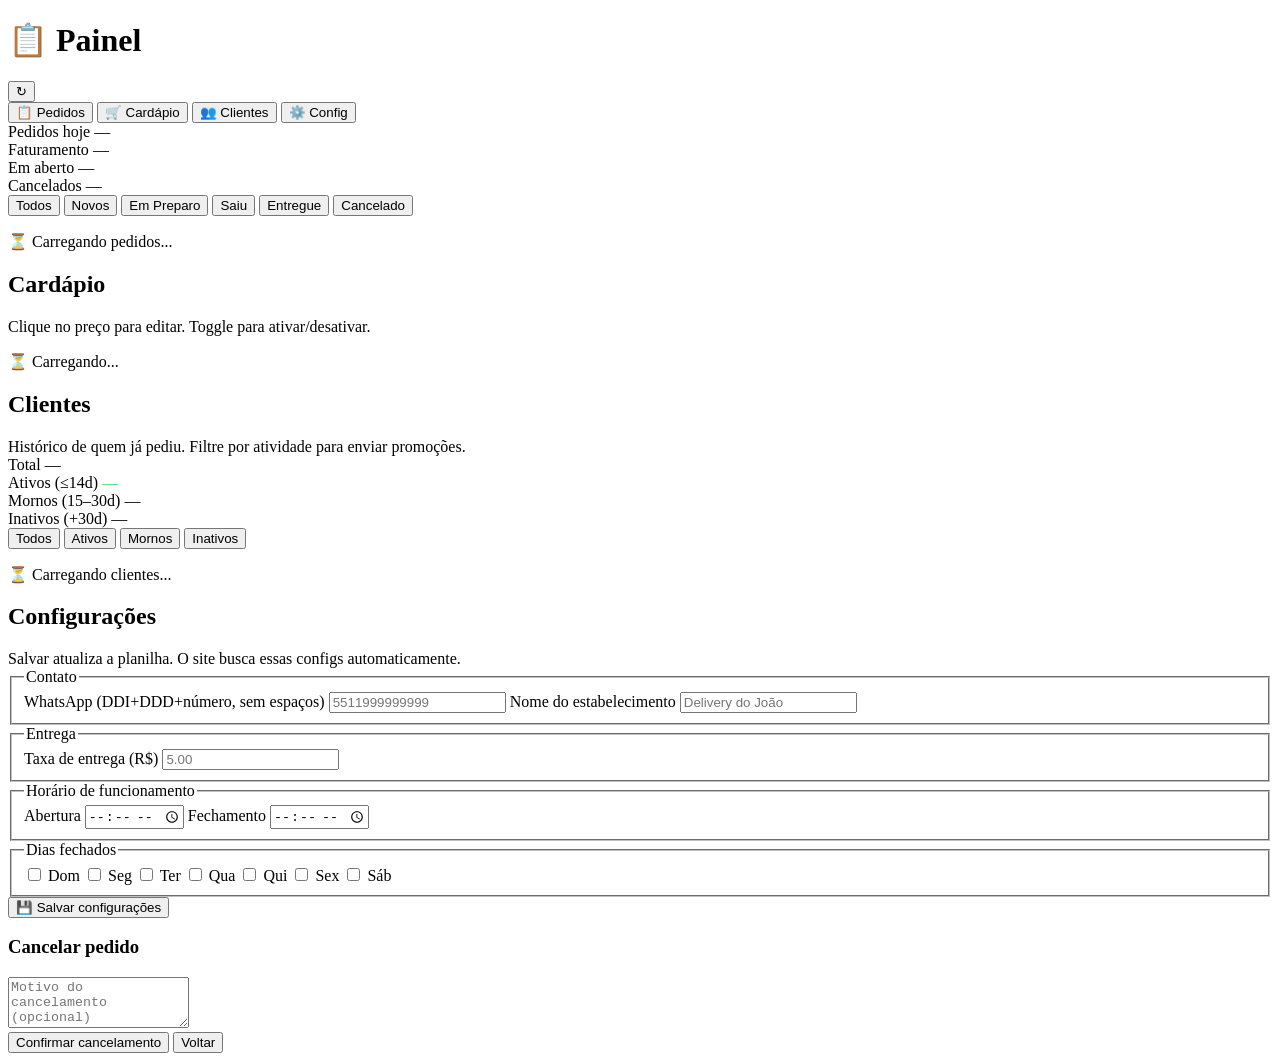
==== commit e5f29662: "Refactor painel.html for improved readability" ====
--- a/painel.html
+++ b/painel.html
@@ -15,21 +15,24 @@
     </div>
     <div class="header-right">
       <span id="ultima-atualizacao" class="update-time"></span>
-      <button type="button" id="btn-refresh" class="btn-icon" title="Atualizar agora">↻</button>
+      <button id="btn-refresh" class="btn-icon" title="Atualizar agora">↻</button>
     </div>
   </header>
 
   <!-- Navegação de abas -->
   <nav class="tabs">
-    <button type="button" class="tab-btn active" data-aba="pedidos">📋 Pedidos</button>
-    <button type="button" class="tab-btn" data-aba="cardapio">🛒 Cardápio</button>
-    <button type="button" class="tab-btn" data-aba="clientes">👥 Clientes</button>
-    <button type="button" class="tab-btn" data-aba="config">⚙️ Config</button>
+    <button class="tab-btn active" data-aba="pedidos">📋 Pedidos</button>
+    <button class="tab-btn"        data-aba="cardapio">🛒 Cardápio</button>
+    <button class="tab-btn"        data-aba="clientes">👥 Clientes</button>
+    <button class="tab-btn"        data-aba="config">⚙️ Config</button>
   </nav>
 
-  <!-- ABA: PEDIDOS -->
+  <!-- ══════════════════════════════════════════
+       ABA: PEDIDOS
+  ══════════════════════════════════════════ -->
   <section id="sec-pedidos">
 
+    <!-- Resumo do dia -->
     <div class="resumo-dia">
       <div class="resumo-card">
         <span class="resumo-label">Pedidos hoje</span>
@@ -49,22 +52,26 @@
       </div>
     </div>
 
+    <!-- Filtros de status -->
     <nav class="filtros">
-      <button type="button" class="filtro active" data-status="todos">Todos</button>
-      <button type="button" class="filtro novo" data-status="Novo">Novos</button>
-      <button type="button" class="filtro preparo" data-status="Em Preparo">Em Preparo</button>
-      <button type="button" class="filtro saiu" data-status="Saiu pra Entrega">Saiu</button>
-      <button type="button" class="filtro entregue" data-status="Entregue">Entregue</button>
-      <button type="button" class="filtro cancelado" data-status="Cancelado">Cancelado</button>
+      <button class="filtro active" data-status="todos">Todos</button>
+      <button class="filtro novo"       data-status="Novo">Novos</button>
+      <button class="filtro preparo"    data-status="Em Preparo">Em Preparo</button>
+      <button class="filtro saiu"       data-status="Saiu pra Entrega">Saiu</button>
+      <button class="filtro entregue"   data-status="Entregue">Entregue</button>
+      <button class="filtro cancelado"  data-status="Cancelado">Cancelado</button>
     </nav>
 
+    <!-- Grid de pedidos -->
     <main id="pedidos-grid" class="pedidos-grid">
       <p class="loading">⏳ Carregando pedidos...</p>
     </main>
 
   </section>
 
-  <!-- ABA CARDÁPIO -->
+  <!-- ══════════════════════════════════════════
+       ABA: CARDÁPIO EDITOR
+  ══════════════════════════════════════════ -->
   <section id="sec-cardapio" class="hidden">
     <div class="sec-header">
       <h2>Cardápio</h2>
@@ -75,13 +82,16 @@
     </div>
   </section>
 
-  <!-- ABA CLIENTES -->
+  <!-- ══════════════════════════════════════════
+       ABA: CLIENTES
+  ══════════════════════════════════════════ -->
   <section id="sec-clientes" class="hidden">
     <div class="sec-header">
       <h2>Clientes</h2>
       <span class="sec-sub">Histórico de quem já pediu. Filtre por atividade para enviar promoções.</span>
     </div>
 
+    <!-- Resumo de clientes -->
     <div class="resumo-dia" id="resumo-clientes">
       <div class="resumo-card">
         <span class="resumo-label">Total</span>
@@ -101,11 +111,12 @@
       </div>
     </div>
 
+    <!-- Filtros -->
     <nav class="filtros" id="filtros-clientes">
-      <button type="button" class="filtro active" data-cli-status="todos">Todos</button>
-      <button type="button" class="filtro" data-cli-status="Ativo">Ativos</button>
-      <button type="button" class="filtro" data-cli-status="Morno">Mornos</button>
-      <button type="button" class="filtro" data-cli-status="Inativo">Inativos</button>
+      <button class="filtro active" data-cli-status="todos">Todos</button>
+      <button class="filtro"        data-cli-status="Ativo"   style="--fc:#4ade80">Ativos</button>
+      <button class="filtro"        data-cli-status="Morno"   style="--fc:#fbbf24">Mornos</button>
+      <button class="filtro"        data-cli-status="Inativo" style="--fc:#f87171">Inativos</button>
     </nav>
 
     <div id="clientes-grid" class="pedidos-grid">
@@ -113,38 +124,39 @@
     </div>
   </section>
 
-  <!-- CONFIG -->
+  <!-- ══════════════════════════════════════════
+       ABA: CONFIGURAÇÕES
+  ══════════════════════════════════════════ -->
   <section id="sec-config" class="hidden">
-
     <div class="sec-header">
       <h2>Configurações</h2>
       <span class="sec-sub">Salvar atualiza a planilha. O site busca essas configs automaticamente.</span>
     </div>
 
-    <form id="config-form" class="config-form">
+    <form id="config-form" class="config-form" onsubmit="return false">
 
       <fieldset>
         <legend>Contato</legend>
         <label>
-          WhatsApp
-          <input type="text" id="cfg-whatsapp">
+          WhatsApp (DDI+DDD+número, sem espaços)
+          <input type="text" id="cfg-whatsapp" placeholder="5511999999999" maxlength="20">
         </label>
         <label>
           Nome do estabelecimento
-          <input type="text" id="cfg-nome">
+          <input type="text" id="cfg-nome" placeholder="Delivery do João" maxlength="60">
         </label>
       </fieldset>
 
       <fieldset>
         <legend>Entrega</legend>
         <label>
-          Taxa de entrega
-          <input type="number" id="cfg-taxa">
-        </label>
-      </fieldset>
-
-      <fieldset>
-        <legend>Horário</legend>
+          Taxa de entrega (R$)
+          <input type="number" id="cfg-taxa" placeholder="5.00" min="0" step="0.50">
+        </label>
+      </fieldset>
+
+      <fieldset>
+        <legend>Horário de funcionamento</legend>
         <label>
           Abertura
           <input type="time" id="cfg-abertura">
@@ -155,23 +167,36 @@
         </label>
       </fieldset>
 
+      <fieldset>
+        <legend>Dias fechados</legend>
+        <div class="dias-grid">
+          <label class="dia-check"><input type="checkbox" value="domingo">  Dom</label>
+          <label class="dia-check"><input type="checkbox" value="segunda">  Seg</label>
+          <label class="dia-check"><input type="checkbox" value="terça">    Ter</label>
+          <label class="dia-check"><input type="checkbox" value="quarta">   Qua</label>
+          <label class="dia-check"><input type="checkbox" value="quinta">   Qui</label>
+          <label class="dia-check"><input type="checkbox" value="sexta">    Sex</label>
+          <label class="dia-check"><input type="checkbox" value="sábado">   Sáb</label>
+        </div>
+      </fieldset>
+
       <div class="config-footer">
-        <button type="button" id="btn-salvar-config" class="config-save-btn">💾 Salvar configurações</button>
+        <button id="btn-salvar-config" class="config-save-btn">💾 Salvar configurações</button>
         <span id="config-msg" class="config-msg"></span>
       </div>
 
     </form>
   </section>
 
-  <!-- MODAL -->
+  <!-- Modal de cancelamento -->
   <div id="modal-cancelar" class="modal hidden">
     <div class="modal-box">
       <h3>Cancelar pedido</h3>
-      <textarea id="motivo-cancelamento"></textarea>
-
+      <p id="modal-nome-pedido" class="modal-sub"></p>
+      <textarea id="motivo-cancelamento" placeholder="Motivo do cancelamento (opcional)" rows="3"></textarea>
       <div class="modal-acoes">
-        <button type="button" id="btn-confirmar-cancelar" class="btn-danger">Confirmar</button>
-        <button type="button" id="btn-fechar-modal" class="btn-ghost">Voltar</button>
+        <button id="btn-confirmar-cancelar" class="btn-danger">Confirmar cancelamento</button>
+        <button id="btn-fechar-modal" class="btn-ghost">Voltar</button>
       </div>
     </div>
   </div>
--- a/painel.css
+++ b/painel.css
@@ -1,312 +1,206 @@
-*, *::before, *::after {
-  box-sizing: border-box;
-  margin: 0;
-  padding: 0;
-}
-
-:root {
-  --bg:       #111827;
-  --card:     #1f2937;
-  --card2:    #2d3748;
-  --border:   #374151;
-  --accent:   #f97316;
-  --text:     #f9fafb;
-  --muted:    #9ca3af;
-  --novo:     #3b82f6;
-  --preparo:  #f97316;
-  --saiu:     #a855f7;
-  --entregue: #22c55e;
-  --cancelado:#ef4444;
-}
-
-.container {
-  max-width: 1200px;
-  margin: 0 auto;
-  padding: 0 12px;
-}
-
-html { scroll-behavior: smooth; }
-
-body {
-  font-family: -apple-system, BlinkMacSystemFont, "Segoe UI", sans-serif;
-  background: var(--bg);
-  color: var(--text);
-  min-height: 100vh;
-  padding-bottom: 2rem;
-}
-
-/* ── HEADER ── */
-header {
-  position: sticky;
-  top: 0;
-  z-index: 100;
-  background: #0d1117;
-  border-bottom: 1px solid var(--border);
-  padding: 0.75rem 1.25rem;
-  display: flex;
-  align-items: center;
-  justify-content: space-between;
-}
-
-.layout {
-  display: grid;
-  grid-template-columns: 1fr 380px;
-  gap: 16px;
-  align-items: start;
-}
-
-.header-left { display: flex; align-items: center; gap: 0.75rem; }
-
-header h1 {
-  font-size: 1.1rem;
-  font-weight: 700;
-  color: var(--accent);
-}
-
-.header-right { display: flex; align-items: center; gap: 0.5rem; }
-
-.update-time {
-  font-size: 0.75rem;
-  color: var(--muted);
-}
-
-.btn-icon {
-  background: var(--card2);
-  border: 1px solid var(--border);
-  color: var(--text);
-  border-radius: 6px;
-  width: 32px;
-  height: 32px;
-  font-size: 1.1rem;
-  cursor: pointer;
-  display: flex;
-  align-items: center;
-  justify-content: center;
-  transition: background 0.15s;
-}
-
-.btn-icon:hover {
-  background: var(--accent);
-  border-color: var(--accent);
-}
-
-/* ── RESUMO ── */
-.resumo-dia {
-  display: grid;
-  grid-template-columns: repeat(4, 1fr);
-  gap: 0.75rem;
-  padding: 1rem 1.25rem;
-  border-bottom: 1px solid var(--border);
-}
-
-.resumo-card {
-  background: var(--card);
-  border: 1px solid var(--border);
-  border-radius: 10px;
-  padding: 0.75rem 1rem;
-  display: flex;
-  flex-direction: column;
-  gap: 0.25rem;
-}
-
-.resumo-label { font-size: 0.75rem; color: var(--muted); }
-.resumo-valor { font-size: 1.3rem; font-weight: 700; }
-.resumo-valor.accent { color: var(--accent); }
-.resumo-valor.warn { color: #fbbf24; }
-.resumo-valor.danger { color: var(--cancelado); }
-
-/* ── FILTROS ── */
-.filtros {
-  display: flex;
-  gap: 0.5rem;
-  padding: 0.75rem 1.25rem;
-  overflow-x: auto;
-  scrollbar-width: none;
-  border-bottom: 1px solid var(--border);
-  position: sticky;
-  top: 93px;
-  background: #0d1117;
-  z-index: 90;
-}
-
-.filtros::-webkit-scrollbar { display: none; }
-
-.filtro {
-  white-space: nowrap;
-  border: 1px solid var(--border);
-  background: transparent;
-  color: var(--muted);
-  border-radius: 999px;
-  padding: 0.35rem 0.9rem;
-  font-size: 0.82rem;
-  font-weight: 600;
-  cursor: pointer;
-  transition: all 0.15s;
-}
-
-.filtro:hover,
-.filtro.active {
-  color: var(--text);
-  border-color: var(--text);
-}
-
-/* ── GRID ── */
-.pedidos-grid {
-  display: grid;
-  grid-template-columns: repeat(auto-fill, minmax(320px, 1fr));
-  gap: 1rem;
-  padding: 1.25rem;
-}
-
-.loading, .empty {
-  grid-column: 1 / -1;
-  text-align: center;
-  color: var(--muted);
-  padding: 3rem;
-  font-size: 0.95rem;
-}
-
-/* ── CARD PEDIDO ── */
-.pedido-card {
-  background: var(--card);
-  border: 1px solid var(--border);
-  border-radius: 12px;
-  overflow: hidden;
-  display: flex;
-  flex-direction: column;
-  transition: border-color 0.15s;
-}
-
-.pedido-card:hover { border-color: #4b5563; }
-
-.card-top {
-  display: flex;
-  justify-content: space-between;
-  padding: 0.75rem 1rem 0.5rem;
-  border-bottom: 1px solid var(--border);
-}
-
-/* status etc mantido igual... */
-
-/* ── CLIENTES (CORRIGIDO - SEM DUPLICAÇÃO) ── */
-
-.cliente-card {
-  background: var(--card);
-  border: 1px solid var(--border);
-  border-radius: 12px;
-  overflow: hidden;
-  display: flex;
-  flex-direction: column;
-  transition: border-color 0.15s;
-}
-
-.cliente-card:hover {
-  border-color: #4b5563;
-}
-
-.cli-top {
-  display: flex;
-  align-items: center;
-  justify-content: space-between;
-  padding: 0.75rem 1rem 0.5rem;
-  border-bottom: 1px solid var(--border);
-}
-
-.cli-nome {
-  font-weight: 700;
-  font-size: 0.95rem;
-}
-
-.cli-wpp {
-  font-size: 0.75rem;
-  color: var(--muted);
-}
-
-.status-pill-Ativo {
-  background: rgba(34,197,94,.2);
-  color: #86efac;
-}
-
-.status-pill-Morno {
-  background: rgba(251,191,36,.2);
-  color: #fde68a;
-}
-
-.status-pill-Inativo {
-  background: rgba(239,68,68,.2);
-  color: #fca5a5;
-}
-
-.cli-stats {
-  display: grid;
-  grid-template-columns: 1fr 1fr;
-  gap: 0.5rem;
-  padding: 0.75rem 1rem;
-}
-
-.cli-stat {
-  display: flex;
-  flex-direction: column;
-  gap: 0.1rem;
-}
-
-.cli-stat-label {
-  font-size: 0.7rem;
-  color: var(--muted);
-  text-transform: uppercase;
-}
-
-.cli-stat-val {
-  font-size: 0.95rem;
-  font-weight: 700;
-}
-
-.cli-enderecos {
-  padding: 0 1rem 0.75rem;
-  display: flex;
-  flex-direction: column;
-  gap: 0.25rem;
-}
-
-.cli-end-item {
-  font-size: 0.8rem;
-  color: var(--text);
-  padding-left: 0.5rem;
-  border-left: 2px solid var(--border);
-}
-
-.cli-acoes {
-  padding: 0 1rem 0.85rem;
-  display: flex;
-  gap: 0.5rem;
-}
-
-.btn-wpp-promo {
-  flex: 1;
-  background: #25d366;
-  color: #fff;
-  border: none;
-  border-radius: 8px;
-  padding: 0.5rem;
-  font-size: 0.82rem;
-  font-weight: 700;
-  cursor: pointer;
-}
-
-.btn-wpp-promo:hover {
-  background: #1ebe57;
-}
-
-/* ── RESPONSIVO ── */
-@media (max-width: 900px) {
-  .layout { grid-template-columns: 1fr; }
-
-  .pedidos-grid {
-    grid-template-columns: 1fr;
-    padding: 0.75rem;
-  }
-
-  .resumo-dia {
-    grid-template-columns: 1fr 1fr;
-  }
-}
+<!DOCTYPE html>
+<html lang="pt-BR">
+<head>
+  <meta charset="UTF-8">
+  <meta name="viewport" content="width=device-width, initial-scale=1.0">
+  <title>Painel — Delivery</title>
+  <link rel="stylesheet" href="painel.css">
+</head>
+<body>
+
+  <header>
+    <div class="header-left">
+      <h1>📋 Painel</h1>
+      <span id="status-loja" class="badge-status"></span>
+    </div>
+    <div class="header-right">
+      <span id="ultima-atualizacao" class="update-time"></span>
+      <button id="btn-refresh" class="btn-icon" title="Atualizar agora">↻</button>
+    </div>
+  </header>
+
+  <!-- Navegação de abas -->
+  <nav class="tabs">
+    <button class="tab-btn active" data-aba="pedidos">📋 Pedidos</button>
+    <button class="tab-btn"        data-aba="cardapio">🛒 Cardápio</button>
+    <button class="tab-btn"        data-aba="clientes">👥 Clientes</button>
+    <button class="tab-btn"        data-aba="config">⚙️ Config</button>
+  </nav>
+
+  <!-- ══════════════════════════════════════════
+       ABA: PEDIDOS
+  ══════════════════════════════════════════ -->
+  <section id="sec-pedidos">
+
+    <!-- Resumo do dia -->
+    <div class="resumo-dia">
+      <div class="resumo-card">
+        <span class="resumo-label">Pedidos hoje</span>
+        <span class="resumo-valor" id="total-pedidos">—</span>
+      </div>
+      <div class="resumo-card">
+        <span class="resumo-label">Faturamento</span>
+        <span class="resumo-valor accent" id="total-faturamento">—</span>
+      </div>
+      <div class="resumo-card">
+        <span class="resumo-label">Em aberto</span>
+        <span class="resumo-valor warn" id="total-aberto">—</span>
+      </div>
+      <div class="resumo-card">
+        <span class="resumo-label">Cancelados</span>
+        <span class="resumo-valor danger" id="total-cancelados">—</span>
+      </div>
+    </div>
+
+    <!-- Filtros de status -->
+    <nav class="filtros">
+      <button class="filtro active" data-status="todos">Todos</button>
+      <button class="filtro novo"       data-status="Novo">Novos</button>
+      <button class="filtro preparo"    data-status="Em Preparo">Em Preparo</button>
+      <button class="filtro saiu"       data-status="Saiu pra Entrega">Saiu</button>
+      <button class="filtro entregue"   data-status="Entregue">Entregue</button>
+      <button class="filtro cancelado"  data-status="Cancelado">Cancelado</button>
+    </nav>
+
+    <!-- Grid de pedidos -->
+    <main id="pedidos-grid" class="pedidos-grid">
+      <p class="loading">⏳ Carregando pedidos...</p>
+    </main>
+
+  </section>
+
+  <!-- ══════════════════════════════════════════
+       ABA: CARDÁPIO EDITOR
+  ══════════════════════════════════════════ -->
+  <section id="sec-cardapio" class="hidden">
+    <div class="sec-header">
+      <h2>Cardápio</h2>
+      <span class="sec-sub">Clique no preço para editar. Toggle para ativar/desativar.</span>
+    </div>
+    <div id="editor-grid" class="editor-grid">
+      <p class="loading">⏳ Carregando...</p>
+    </div>
+  </section>
+
+  <!-- ══════════════════════════════════════════
+       ABA: CLIENTES
+  ══════════════════════════════════════════ -->
+  <section id="sec-clientes" class="hidden">
+    <div class="sec-header">
+      <h2>Clientes</h2>
+      <span class="sec-sub">Histórico de quem já pediu. Filtre por atividade para enviar promoções.</span>
+    </div>
+
+    <!-- Resumo de clientes -->
+    <div class="resumo-dia" id="resumo-clientes">
+      <div class="resumo-card">
+        <span class="resumo-label">Total</span>
+        <span class="resumo-valor" id="cli-total">—</span>
+      </div>
+      <div class="resumo-card">
+        <span class="resumo-label">Ativos (≤14d)</span>
+        <span class="resumo-valor" style="color:#4ade80" id="cli-ativos">—</span>
+      </div>
+      <div class="resumo-card">
+        <span class="resumo-label">Mornos (15–30d)</span>
+        <span class="resumo-valor warn" id="cli-mornos">—</span>
+      </div>
+      <div class="resumo-card">
+        <span class="resumo-label">Inativos (+30d)</span>
+        <span class="resumo-valor danger" id="cli-inativos">—</span>
+      </div>
+    </div>
+
+    <!-- Filtros -->
+    <nav class="filtros" id="filtros-clientes">
+      <button class="filtro active" data-cli-status="todos">Todos</button>
+      <button class="filtro"        data-cli-status="Ativo"   style="--fc:#4ade80">Ativos</button>
+      <button class="filtro"        data-cli-status="Morno"   style="--fc:#fbbf24">Mornos</button>
+      <button class="filtro"        data-cli-status="Inativo" style="--fc:#f87171">Inativos</button>
+    </nav>
+
+    <div id="clientes-grid" class="pedidos-grid">
+      <p class="loading">⏳ Carregando clientes...</p>
+    </div>
+  </section>
+
+  <!-- ══════════════════════════════════════════
+       ABA: CONFIGURAÇÕES
+  ══════════════════════════════════════════ -->
+  <section id="sec-config" class="hidden">
+    <div class="sec-header">
+      <h2>Configurações</h2>
+      <span class="sec-sub">Salvar atualiza a planilha. O site busca essas configs automaticamente.</span>
+    </div>
+
+    <form id="config-form" class="config-form" onsubmit="return false">
+
+      <fieldset>
+        <legend>Contato</legend>
+        <label>
+          WhatsApp (DDI+DDD+número, sem espaços)
+          <input type="text" id="cfg-whatsapp" placeholder="5511999999999" maxlength="20">
+        </label>
+        <label>
+          Nome do estabelecimento
+          <input type="text" id="cfg-nome" placeholder="Delivery do João" maxlength="60">
+        </label>
+      </fieldset>
+
+      <fieldset>
+        <legend>Entrega</legend>
+        <label>
+          Taxa de entrega (R$)
+          <input type="number" id="cfg-taxa" placeholder="5.00" min="0" step="0.50">
+        </label>
+      </fieldset>
+
+      <fieldset>
+        <legend>Horário de funcionamento</legend>
+        <label>
+          Abertura
+          <input type="time" id="cfg-abertura">
+        </label>
+        <label>
+          Fechamento
+          <input type="time" id="cfg-fechamento">
+        </label>
+      </fieldset>
+
+      <fieldset>
+        <legend>Dias fechados</legend>
+        <div class="dias-grid">
+          <label class="dia-check"><input type="checkbox" value="domingo">  Dom</label>
+          <label class="dia-check"><input type="checkbox" value="segunda">  Seg</label>
+          <label class="dia-check"><input type="checkbox" value="terça">    Ter</label>
+          <label class="dia-check"><input type="checkbox" value="quarta">   Qua</label>
+          <label class="dia-check"><input type="checkbox" value="quinta">   Qui</label>
+          <label class="dia-check"><input type="checkbox" value="sexta">    Sex</label>
+          <label class="dia-check"><input type="checkbox" value="sábado">   Sáb</label>
+        </div>
+      </fieldset>
+
+      <div class="config-footer">
+        <button id="btn-salvar-config" class="config-save-btn">💾 Salvar configurações</button>
+        <span id="config-msg" class="config-msg"></span>
+      </div>
+
+    </form>
+  </section>
+
+  <!-- Modal de cancelamento -->
+  <div id="modal-cancelar" class="modal hidden">
+    <div class="modal-box">
+      <h3>Cancelar pedido</h3>
+      <p id="modal-nome-pedido" class="modal-sub"></p>
+      <textarea id="motivo-cancelamento" placeholder="Motivo do cancelamento (opcional)" rows="3"></textarea>
+      <div class="modal-acoes">
+        <button id="btn-confirmar-cancelar" class="btn-danger">Confirmar cancelamento</button>
+        <button id="btn-fechar-modal" class="btn-ghost">Voltar</button>
+      </div>
+    </div>
+  </div>
+
+  <script src="painel.js"></script>
+</body>
+</html>
